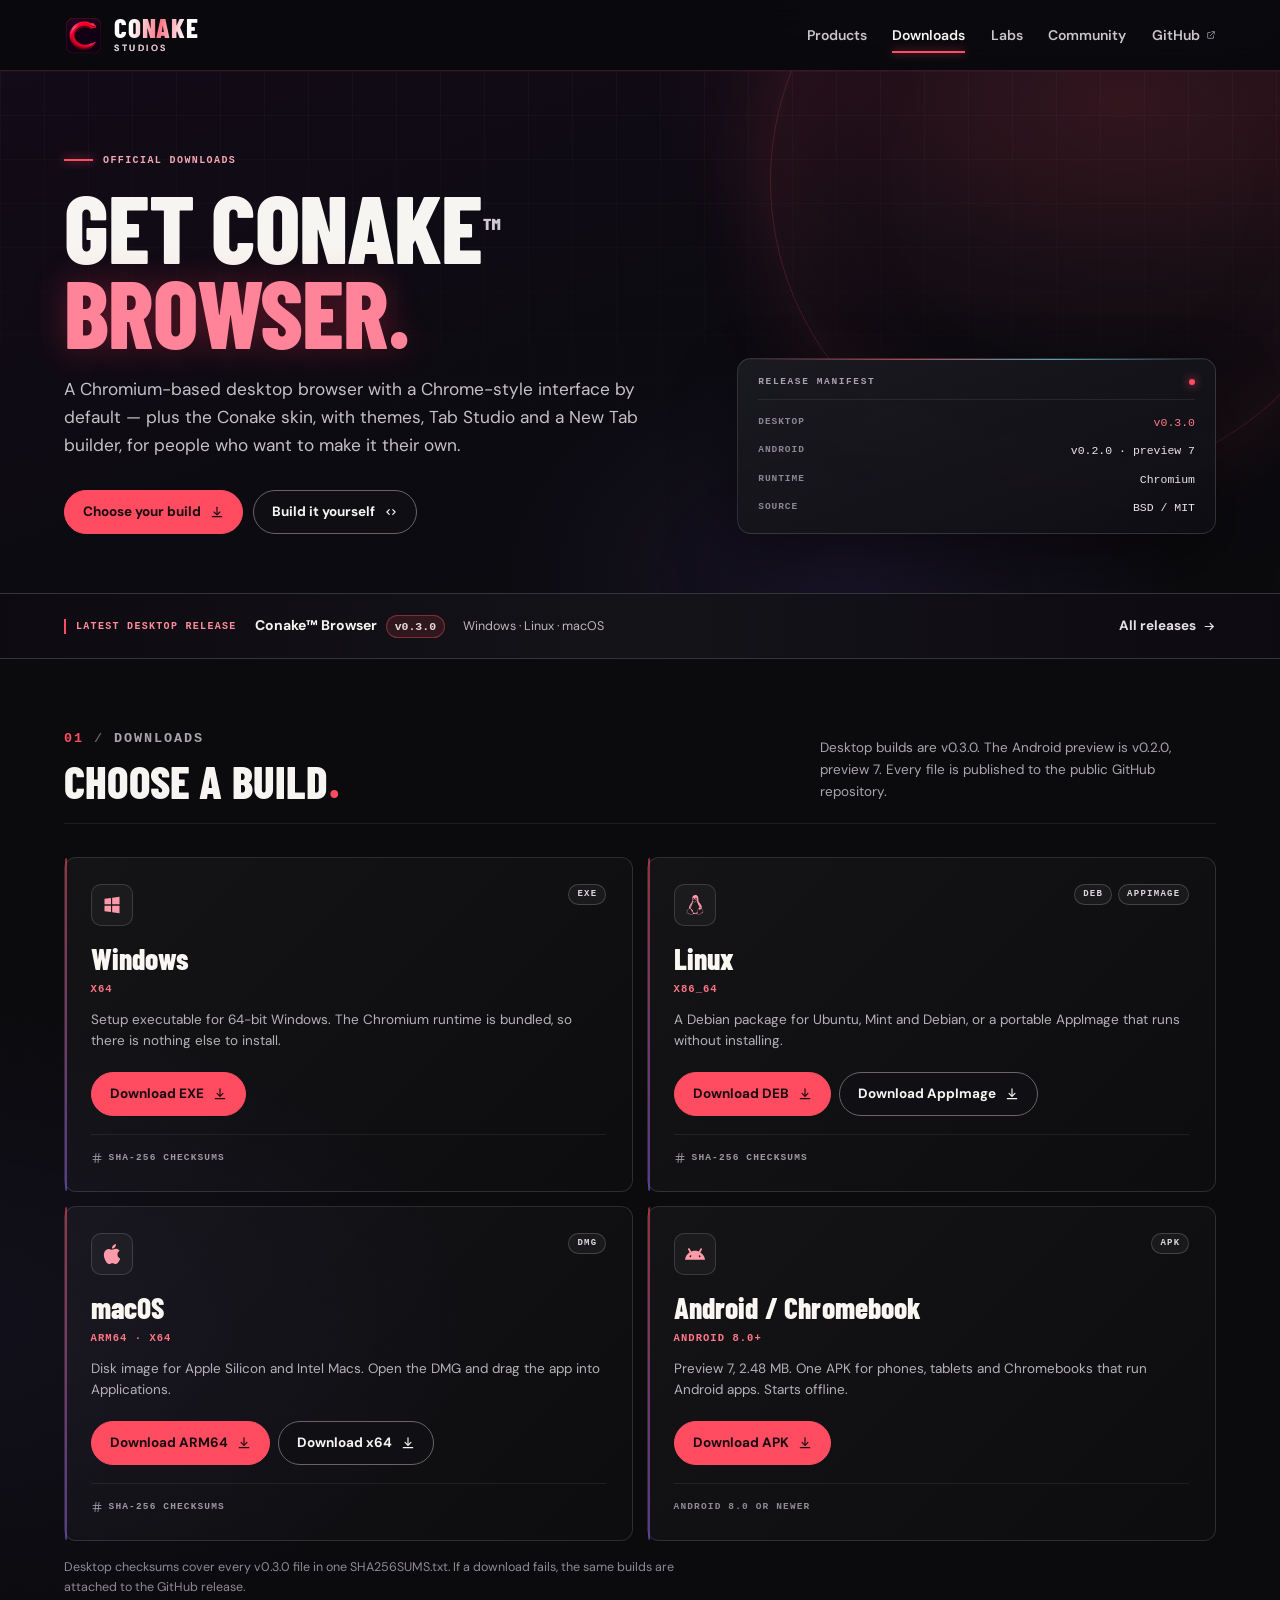
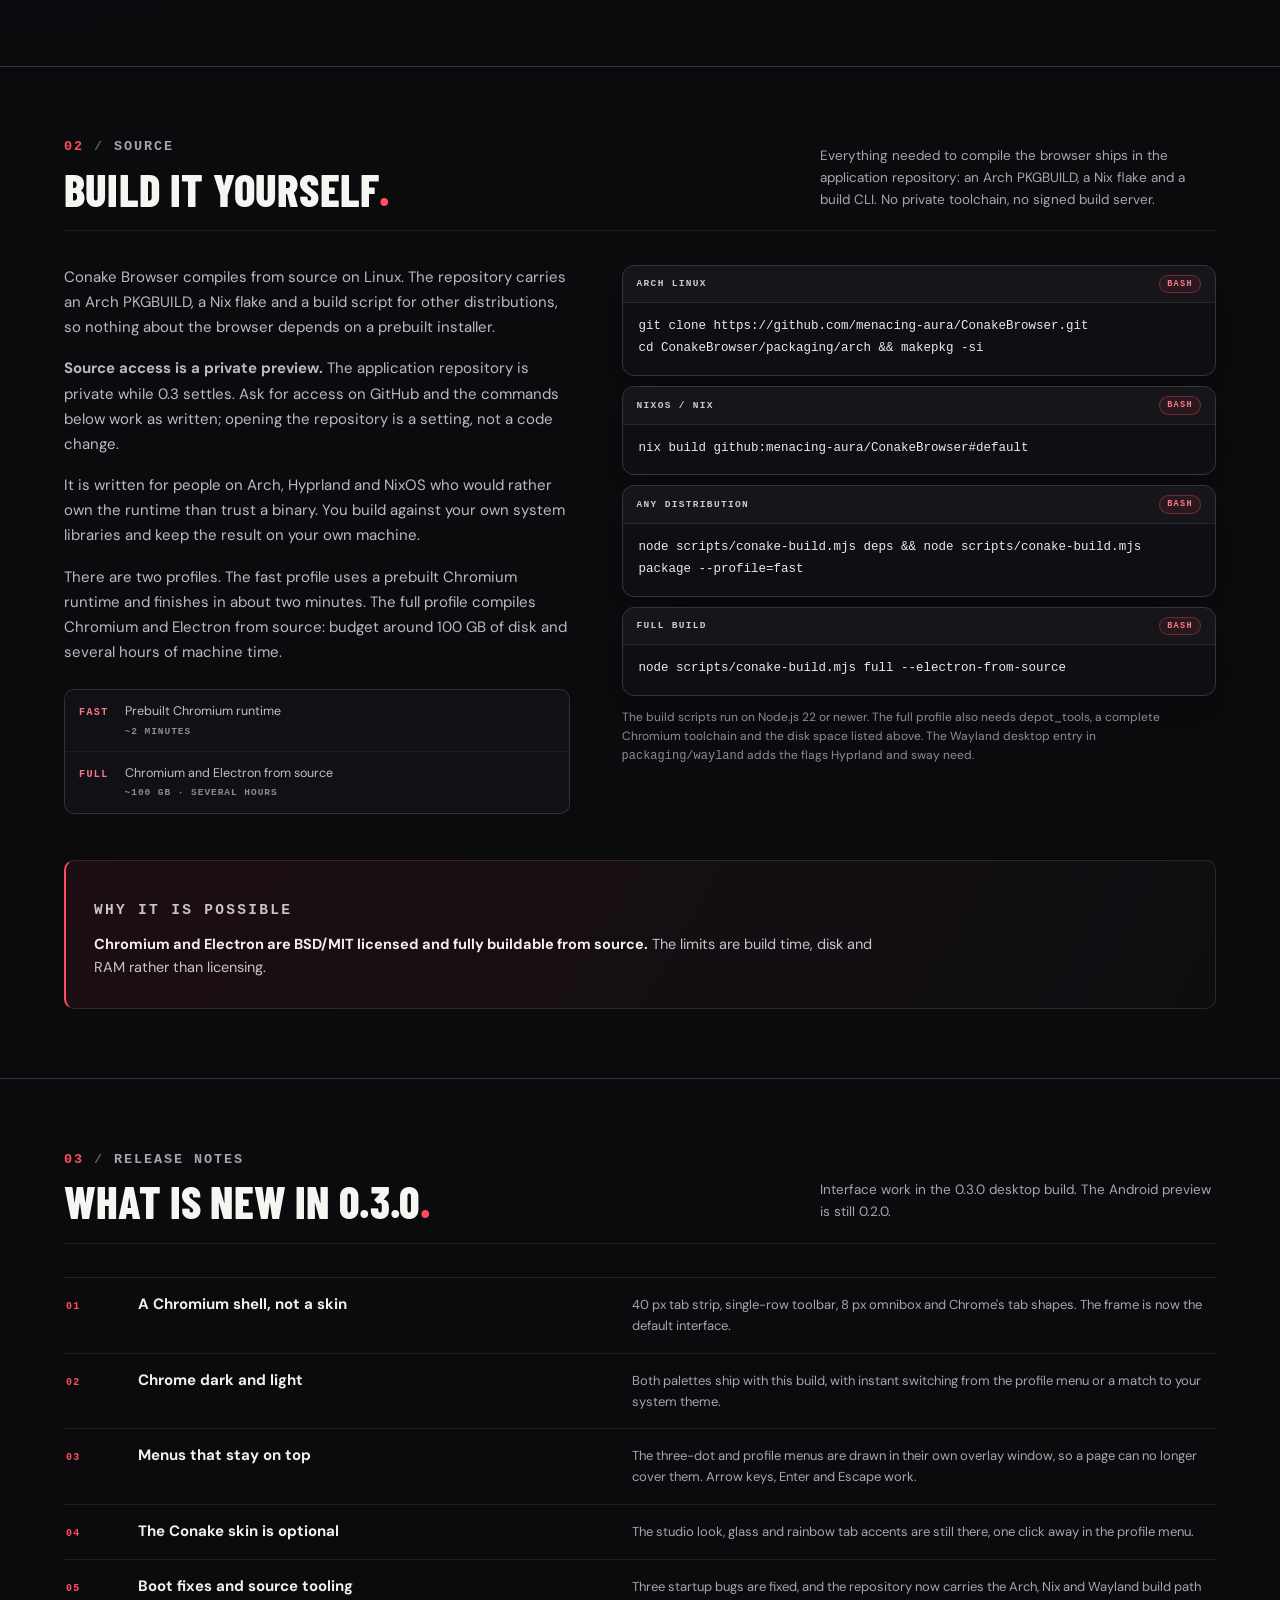
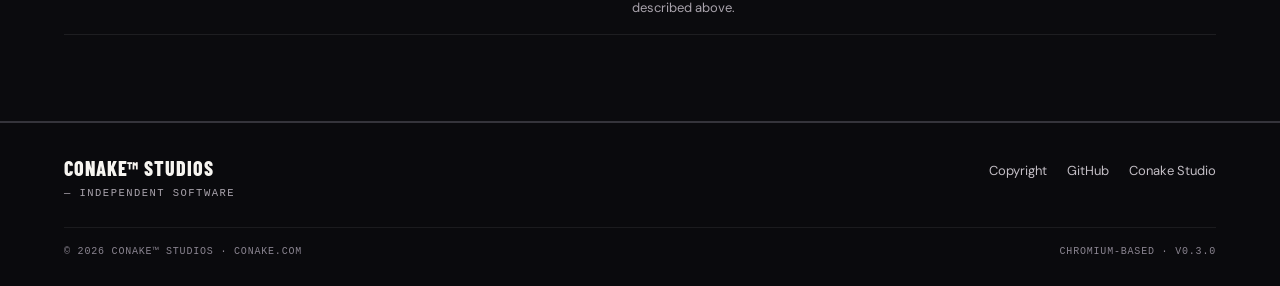
==== downloads.html @ 5c532abd "Add a 0.3.0 downloads page with the Chromium shell and source-build notes" ====
<!doctype html>
<html lang="en">
<head>
<meta charset="utf-8">
<meta name="viewport" content="width=device-width, initial-scale=1">
<meta name="color-scheme" content="dark">
<meta name="theme-color" content="#130b18">
<title>Download Conake™ Browser 0.3.0 — Conake™ Studios</title>
<meta name="description" content="Conake™ Browser 0.3.0 for Windows x64, Linux x86_64 (DEB or AppImage), macOS Apple Silicon and Intel, plus the Android and Chromebook APK. Or build it from source.">
<link rel="canonical" href="https://conake.com/downloads">
<meta property="og:type" content="website">
<meta property="og:site_name" content="Conake™ Studios">
<meta property="og:url" content="https://conake.com/downloads">
<meta property="og:title" content="Download Conake™ Browser 0.3.0">
<meta property="og:description" content="Windows, Linux, macOS and Android builds of Conake™ Browser. Or compile it yourself from source.">
<meta property="og:image" content="https://conake.com/assets/eclipse-2c317f937389.webp">
<meta property="og:image:alt" content="Crimson eclipse artwork from Conake™ Studios">
<meta name="twitter:card" content="summary_large_image">
<meta name="twitter:title" content="Download Conake™ Browser 0.3.0">
<meta name="twitter:description" content="Windows, Linux, macOS and Android builds of Conake™ Browser. Or compile it yourself from source.">
<meta name="twitter:image" content="https://conake.com/assets/eclipse-2c317f937389.webp">
<link rel="icon" href="https://conake.com/favicon.png" type="image/png">
<style>
/* ------------------------------------------------------------------
   Conake™ Studios — Downloads
   Design tokens read from conake.com /assets/studio-305f4beac832.css
   (colours, display/body/mono stacks, radii, focus ring, card and
   button treatments). Typefaces embedded so the page is one file.
   ------------------------------------------------------------------ */
@font-face{
  font-family:"Barlow Condensed";
  src:url([data-uri]) format("woff2");
  font-style:normal;font-weight:800;font-display:swap;
}
@font-face{
  font-family:"DM Sans";
  src:url([data-uri]) format("woff2");
  font-style:normal;font-weight:400 700;font-display:swap;
}

:root{
  color-scheme:dark;
  --bg:#0b0b0e;
  --eclipse:#130b18;
  --surface:#141419;
  --surface-raised:#1b1b21;
  --ink:#f7f5f1;
  --muted:#bbb8bd;
  --line:#35343b;
  --hot:#ff4c61;
  --hot-text:#ff7687;
  --pink:#f2a6b1;
  --violet:#8b5cf6;
  --cyan:#71dfff;
  --focus:#ffbdc7;
  --display:"Barlow Condensed","Arial Narrow",Impact,sans-serif;
  --body:"DM Sans",Arial,sans-serif;
  --mono:ui-monospace,SFMono-Regular,"SF Mono",Consolas,"Liberation Mono",monospace;
  --gutter:clamp(20px,5vw,78px);
  --max:1380px;
  --radius:12px;
}

*,*::before,*::after{box-sizing:border-box}
html{
  background:var(--bg);
  scroll-behavior:smooth;
  scroll-padding-top:96px;
  -webkit-text-size-adjust:100%;
}
body{
  margin:0;
  background:
    radial-gradient(1200px 620px at 84% -8%,rgba(255,76,97,.10),transparent 60%),
    radial-gradient(900px 520px at -6% 38%,rgba(139,92,246,.06),transparent 62%),
    var(--bg);
  color:var(--ink);
  font:400 16px/1.6 var(--body);
  -webkit-font-smoothing:antialiased;
  text-rendering:optimizeLegibility;
}
img{display:block;max-width:100%;height:auto}
a{color:inherit;text-decoration:none}
h1,h2,h3,p,dl,dd{margin:0}
::selection{background:var(--hot);color:#180c10}
.sr-only{
  position:absolute;width:1px;height:1px;padding:0;margin:-1px;
  overflow:hidden;clip:rect(0 0 0 0);white-space:nowrap;border:0;
}

/* Focus ---------------------------------------------------------- */
:where(a,button,summary,[tabindex]):focus-visible{
  outline:3px solid var(--focus);
  outline-offset:4px;
  border-radius:3px;
}
main:focus{outline:none}
.skip{
  position:fixed;z-index:100;inset:8px auto auto 8px;
  padding:10px 16px;color:#121015;background:#fff;
  font:700 13px/1.4 var(--body);
  transform:translateY(-180%);
}
.skip:focus{transform:translateY(0)}

/* Layout --------------------------------------------------------- */
.wrap{
  width:min(calc(100% - var(--gutter) * 2),var(--max));
  margin-inline:auto;
}
.section{
  position:relative;
  padding-block:clamp(46px,5.4vw,82px);
  border-bottom:1px solid var(--line);
  scroll-margin-top:90px;
}
.sectionhead{
  display:flex;align-items:flex-end;justify-content:space-between;
  gap:32px;
  padding-bottom:20px;
  border-bottom:1px solid rgba(255,255,255,.08);
  margin-bottom:clamp(22px,2.6vw,34px);
}
.sectionhead h2{
  margin-top:10px;
  font:800 clamp(32px,3.5vw,52px)/.95 var(--display);
  letter-spacing:.004em;
  text-transform:uppercase;
}
.sectionhead .dot{color:var(--hot)}
.sectionhead p{
  max-width:44ch;
  font-size:13.5px;line-height:1.62;color:#a9a4ad;
}
.eyebrow{
  display:flex;align-items:center;gap:10px;
  font:600 10px/1.5 var(--mono);
  letter-spacing:.14em;text-transform:uppercase;
  color:var(--pink);
}
.eyebrow .num{color:var(--hot);font-weight:700}
.eyebrow .slash{color:#6d5f68}
.eyebrow .rule{
  display:inline-block;width:29px;height:2px;flex:none;
  background:var(--hot);
  box-shadow:0 0 10px rgba(255,76,97,.75);
}

/* Header --------------------------------------------------------- */
.top{
  position:sticky;top:0;z-index:50;
  background:rgba(10,10,14,.78);
  -webkit-backdrop-filter:blur(16px) saturate(1.4);
  backdrop-filter:blur(16px) saturate(1.4);
  border-bottom:1px solid rgba(255,76,97,.22);
}
.topin{min-height:70px;display:flex;align-items:center;gap:30px}
.logo{display:inline-flex;align-items:center;gap:11px;flex-shrink:0}
.logo img{width:39px;height:39px;object-fit:contain}
.wordmark{
  font:800 27px/.8 var(--display);
  letter-spacing:.028em;
  background:linear-gradient(100deg,#fff 20%,var(--hot-text) 52%,#fff 82%);
  -webkit-background-clip:text;background-clip:text;
  color:transparent;-webkit-text-fill-color:transparent;
}
.wordmark small{
  display:block;margin-top:6px;
  font:600 9px/1 var(--body);
  letter-spacing:.28em;color:#cac5c9;
  -webkit-text-fill-color:#cac5c9;
}
.nav{
  margin-left:auto;display:flex;align-items:center;
  gap:clamp(16px,2vw,32px);
}
.nav a{
  position:relative;padding-block:12px;
  color:#c9c6c9;font-weight:600;font-size:14px;
  transition:color .2s ease;
}
.nav a::after{
  content:"";position:absolute;left:0;right:0;bottom:5px;height:2px;
  background:var(--hot);
  transform:scaleX(0);transform-origin:left;
  transition:transform .25s cubic-bezier(.2,.8,.2,1);
  box-shadow:0 0 10px rgba(255,76,97,.7);
}
.nav a:hover,.nav a[aria-current="page"]{color:var(--ink)}
.nav a:hover::after,.nav a:focus-visible::after,.nav a[aria-current="page"]::after{transform:scaleX(1)}
.nav .ext{width:10px;height:10px;margin-left:3px;color:#8f8893;flex:none}
.mobile{display:none;position:relative;margin-left:auto}
.mobile summary{
  list-style:none;cursor:pointer;user-select:none;
  display:inline-flex;align-items:center;gap:9px;
  min-height:40px;padding:8px 13px;
  border:1px solid #54505a;border-radius:999px;
  background:#19181d;color:var(--ink);
  font:700 12.5px/1.2 var(--body);
}
.mobile summary::-webkit-details-marker{display:none}
.mobile summary:hover{border-color:#8d848e}
.menu-bars{
  position:relative;display:inline-block;width:16px;height:8px;
}
.menu-bars::before,.menu-bars::after{
  content:"";position:absolute;left:0;width:16px;height:2px;
  background:var(--hot);border-radius:2px;
  transition:transform .2s ease;
}
.menu-bars::before{top:0}
.menu-bars::after{bottom:0}
.mobile[open] .menu-bars::before{transform:translateY(3px) rotate(45deg)}
.mobile[open] .menu-bars::after{transform:translateY(-3px) rotate(-45deg)}
.mobile-panel{
  position:absolute;right:0;top:calc(100% + 12px);
  width:min(252px,calc(100vw - 32px));
  padding:6px;
  background:#19181d;border:1px solid #49444d;border-radius:8px;
  box-shadow:0 16px 38px rgba(0,0,0,.55);
  z-index:60;
}
.mobile-panel a{display:block;padding:11px 14px;border-radius:4px;font-size:14px;color:#d7d2d8}
.mobile-panel a:hover,.mobile-panel a[aria-current="page"]{background:#2d232a;color:#ff9ca9}

/* Buttons and links ---------------------------------------------- */
.btn{
  display:inline-flex;align-items:center;justify-content:center;gap:9px;
  min-height:44px;padding:10px 18px;
  border:1px solid #54505a;border-radius:999px;
  background:#222126;color:var(--ink);
  font:700 13.5px/1.25 var(--body);
  cursor:pointer;
  transition:transform .2s ease,box-shadow .2s ease,background .2s ease,border-color .2s ease;
}
.btn svg{width:14px;height:14px;flex:none}
.btn.primary{background:var(--hot);border-color:var(--hot);color:#180c10}
.btn.primary:hover{background:#ff687a;border-color:#ff687a;transform:translateY(-2px);box-shadow:0 10px 28px -8px rgba(255,76,97,.75)}
.btn.ghost{background:rgba(16,16,21,.85);border-color:#6a6268}
.btn.ghost:hover{border-color:#ff9aab;transform:translateY(-2px);box-shadow:0 0 20px -6px rgba(255,118,135,.5)}
.btn:active{transform:translateY(1px) scale(.99)}
.text-link{
  display:inline-flex;align-items:center;gap:7px;
  font-size:13.5px;font-weight:700;color:#e6e1e6;
  transition:color .2s ease;
}
.text-link svg{width:13px;height:13px;transition:transform .2s ease}
.text-link:hover{color:var(--hot-text)}
.text-link:hover svg{transform:translate(2px,-1px)}

/* Hero ----------------------------------------------------------- */
.hero{
  position:relative;overflow:hidden;
  border-bottom:1px solid var(--line);
  background:
    radial-gradient(760px 430px at 88% 6%,rgba(255,76,97,.16),transparent 62%),
    radial-gradient(560px 360px at 66% 96%,rgba(139,92,246,.10),transparent 60%),
    linear-gradient(158deg,var(--eclipse) 0%,#0c0b11 54%,var(--bg) 100%);
}
.hero::before{
  content:"";position:absolute;inset:0;z-index:0;pointer-events:none;
  background-image:
    linear-gradient(rgba(255,255,255,.026) 1px,transparent 1px),
    linear-gradient(90deg,rgba(255,255,255,.026) 1px,transparent 1px);
  background-size:44px 44px;
  -webkit-mask-image:linear-gradient(180deg,#000,transparent 82%);
  mask-image:linear-gradient(180deg,#000,transparent 82%);
}
.hero-ring{
  position:absolute;z-index:0;pointer-events:none;
  right:clamp(-150px,-7vw,-40px);top:-190px;
  width:min(600px,54vw);aspect-ratio:1;border-radius:50%;
  border:1px solid rgba(255,76,97,.24);
  box-shadow:0 0 90px rgba(255,76,97,.12),inset 0 0 130px rgba(255,76,97,.10);
  animation:ring-drift 20s ease-in-out infinite alternate;
}
@keyframes ring-drift{
  from{transform:translate3d(0,0,0) scale(1)}
  to{transform:translate3d(-16px,12px,0) scale(1.035)}
}
.hero-grid{
  position:relative;z-index:1;
  display:grid;grid-template-columns:minmax(0,1.12fr) minmax(0,.88fr);
  gap:clamp(32px,5vw,72px);align-items:end;
  padding-block:clamp(52px,6.4vw,96px) clamp(40px,4.6vw,64px);
}
.hero-copy{min-width:0}
.hero h1{
  margin-top:16px;
  font:800 clamp(46px,7.4vw,104px)/.9 var(--display);
  letter-spacing:-.012em;text-transform:uppercase;
  text-wrap:balance;
  overflow-wrap:break-word;
}
.hero h1 em{
  font-style:normal;color:#ff8399;
  text-shadow:0 0 34px rgba(255,49,85,.32);
}
.hero h1 .tm{
  font-size:.34em;vertical-align:.72em;letter-spacing:0;
  color:#cfc9cf;text-shadow:none;margin-left:.05em;
}
.lede{
  max-width:56ch;margin-top:22px;
  font-size:clamp(16px,1.35vw,19px);line-height:1.62;
  color:#c6c1c7;
}
.actions{display:flex;flex-wrap:wrap;gap:10px;margin-top:30px}

.manifest{
  position:relative;min-width:0;
  padding:18px 20px 16px;
  border:1px solid rgba(255,255,255,.13);border-radius:14px;
  background:linear-gradient(160deg,rgba(27,27,33,.94),rgba(15,14,20,.92));
  box-shadow:0 26px 64px rgba(0,0,0,.4);
  overflow:hidden;
}
.manifest::before{
  content:"";position:absolute;left:0;right:0;top:0;height:1px;
  background:linear-gradient(90deg,transparent,var(--hot),var(--cyan),transparent);
  opacity:.7;
}
.manifest-head{
  display:flex;align-items:center;justify-content:space-between;gap:12px;
  padding-bottom:12px;border-bottom:1px solid rgba(255,255,255,.08);
}
.manifest-title{
  font:600 9.5px/1 var(--mono);
  letter-spacing:.17em;text-transform:uppercase;color:#a9a3ac;
}
.manifest-dot{
  width:6px;height:6px;border-radius:50%;background:var(--hot);
  box-shadow:0 0 10px var(--hot);
}
.manifest dl{
  display:grid;grid-template-columns:auto 1fr;gap:10px 16px;
  margin-top:14px;
}
.manifest dt{
  font:600 9.5px/1.6 var(--mono);
  letter-spacing:.1em;text-transform:uppercase;color:#8d8792;
}
.manifest dd{
  font:400 11.5px/1.6 var(--mono);
  color:#e8e3e8;text-align:right;
}
.manifest dd .accent{color:var(--hot-text)}

/* Release strip -------------------------------------------------- */
.release-strip{
  border-bottom:1px solid var(--line);
  background:linear-gradient(90deg,#0d0b11,#141318,#0d0b11);
}
.release-row{
  min-height:64px;display:flex;align-items:center;gap:18px;flex-wrap:wrap;
  padding-block:12px;
}
.release-tag{
  font:600 10px/1.5 var(--mono);
  letter-spacing:.13em;text-transform:uppercase;color:#ff8c9c;
  border-left:2px solid var(--hot);padding-left:10px;
}
.release-row strong{font-size:14px;font-weight:700}
.ver{
  display:inline-block;margin-left:6px;padding:2px 8px;
  font:600 11.5px/1.5 var(--mono);color:#e1dadd;
  background:rgba(255,76,97,.13);
  border:1px solid rgba(255,76,97,.4);border-radius:99px;
}
.platform-list{font-size:12.5px;color:#bcb6bc}
.release-row .text-link{margin-left:auto}

/* Download cards ------------------------------------------------- */
.dl-grid{
  display:grid;grid-template-columns:repeat(2,minmax(0,1fr));
  gap:14px;
}
.dl-card{
  position:relative;display:flex;flex-direction:column;
  padding:clamp(18px,2vw,26px);
  border:1px solid rgba(255,255,255,.12);border-radius:var(--radius);
  background:linear-gradient(135deg,rgba(255,255,255,.04),rgba(255,255,255,.012));
  transition:transform .22s ease,border-color .22s ease,background .22s ease;
}
.dl-card::before{
  content:"";position:absolute;left:0;top:0;bottom:0;width:2px;
  border-radius:var(--radius) 0 0 var(--radius);
  background:linear-gradient(var(--hot),var(--violet));
  opacity:.55;
}
.dl-card:hover{
  transform:translateY(-2px);
  border-color:rgba(255,82,112,.38);
  background:linear-gradient(135deg,rgba(255,49,85,.055),rgba(255,255,255,.018));
}
.dl-top{
  display:flex;align-items:flex-start;justify-content:space-between;
  gap:12px;margin-bottom:18px;
}
.dl-icon{
  display:grid;place-items:center;flex:none;
  width:42px;height:42px;
  border:1px solid rgba(255,255,255,.14);border-radius:10px;
  background:rgba(255,255,255,.035);
  color:#ff9aab;
}
.dl-icon svg{width:20px;height:20px;fill:currentColor}
.badges{display:flex;flex-wrap:wrap;gap:6px;justify-content:flex-end}
.badge{
  padding:5px 8px;
  font:600 9px/1 var(--mono);
  letter-spacing:.14em;text-transform:uppercase;color:#ded8de;
  border:1px solid rgba(255,255,255,.18);border-radius:999px;
  background:rgba(255,255,255,.045);
}
.dl-card h3{
  font:800 clamp(24px,2.3vw,30px)/1.05 var(--display);
  letter-spacing:.005em;color:#faf7f3;
}
.dl-arch{
  margin-top:8px;
  font:600 10.5px/1.5 var(--mono);
  letter-spacing:.1em;text-transform:uppercase;color:var(--hot-text);
}
.dl-desc{margin-top:12px;font-size:13.5px;line-height:1.55;color:#b6b1b8}
.dl-actions{display:flex;flex-wrap:wrap;gap:8px;margin-top:20px;margin-bottom:18px}
.dl-foot{
  margin-top:auto;padding-top:16px;
  border-top:1px solid rgba(255,255,255,.07);
  display:flex;align-items:center;justify-content:space-between;gap:12px;
}
.dl-sum{
  display:inline-flex;align-items:center;gap:6px;
  font:600 9.5px/1.5 var(--mono);
  letter-spacing:.12em;text-transform:uppercase;color:#9d97a1;
  transition:color .2s ease;
}
.dl-sum svg{width:12px;height:12px}
.dl-sum:hover{color:var(--hot-text)}
.dl-note{
  font:600 9.5px/1.5 var(--mono);
  letter-spacing:.12em;text-transform:uppercase;color:#8f8994;
}
.grid-note{
  margin-top:16px;font-size:12.5px;line-height:1.6;color:#8f8994;
  max-width:70ch;
}

/* Source --------------------------------------------------------- */
.source-grid{
  display:grid;grid-template-columns:minmax(0,.92fr) minmax(0,1.08fr);
  gap:clamp(28px,4vw,56px);align-items:start;
}
.source-copy p{
  margin-bottom:16px;max-width:52ch;
  font-size:15px;line-height:1.68;color:#bdb8c1;
}
.source-copy p:last-of-type{margin-bottom:0}
.profiles{
  display:grid;gap:1px;margin-top:24px;
  border:1px solid rgba(255,255,255,.09);border-radius:10px;
  background:rgba(255,255,255,.08);overflow:hidden;
}
.profile{
  display:grid;grid-template-columns:auto minmax(0,1fr);
  gap:4px 16px;align-items:baseline;
  padding:12px 14px;background:#111016;
}
.profile dt{
  font:700 10px/1.6 var(--mono);
  letter-spacing:.14em;text-transform:uppercase;color:var(--hot-text);
}
.profile dd{font-size:12.5px;line-height:1.55;color:#c3bec5}
.profile dd span{
  display:block;margin-top:2px;
  font:600 9.5px/1.6 var(--mono);
  letter-spacing:.1em;text-transform:uppercase;color:#8f8994;
}
.code-group{display:grid;gap:10px;min-width:0}
.code-card{
  margin:0;
  border:1px solid var(--line);border-radius:var(--radius);
  background:#0f0e14;overflow:hidden;
  box-shadow:0 18px 40px -30px #000;
}
.code-head{
  display:flex;align-items:center;justify-content:space-between;gap:12px;
  padding:9px 14px;
  background:rgba(255,255,255,.028);
  border-bottom:1px solid rgba(255,255,255,.08);
}
.code-label{
  font:600 9.5px/1.4 var(--mono);
  letter-spacing:.14em;text-transform:uppercase;color:#cfc9d0;
}
.code-shell{
  flex:none;padding:4px 7px;
  font:700 8.5px/1 var(--mono);
  letter-spacing:.16em;text-transform:uppercase;color:var(--hot-text);
  border:1px solid rgba(255,76,97,.34);border-radius:999px;
  background:rgba(255,76,97,.08);
}
.code-card pre{
  margin:0;padding:13px 16px 15px;
  font:400 12.5px/1.75 var(--mono);
  color:#ece7ec;
}
.code-card code{
  display:block;
  font:inherit;
  white-space:pre-wrap;
  overflow-wrap:break-word;
}
.code-note{
  margin-top:2px;
  font-size:12px;line-height:1.6;color:#8f8994;
}

/* Callout -------------------------------------------------------- */
.callout{
  position:relative;
  margin-top:clamp(30px,3.6vw,48px);
  padding:clamp(20px,2.4vw,28px);
  border:1px solid rgba(255,255,255,.11);
  border-left:2px solid var(--hot);
  border-radius:10px;
  background:linear-gradient(120deg,rgba(255,49,85,.07),rgba(255,255,255,.015));
}
.callout-kicker{
  font:600 9.5px/1.4 var(--mono);
  letter-spacing:.16em;text-transform:uppercase;color:#ff9aab;
}
.callout p{
  margin-top:10px;max-width:80ch;
  font-size:14.5px;line-height:1.65;color:#c9c4cb;
}
.callout strong{color:#f2edf1;font-weight:700}

/* Release notes -------------------------------------------------- */
.notes{list-style:none;padding:0;border-top:1px solid rgba(255,255,255,.1)}
.notes li{
  display:grid;
  grid-template-columns:54px minmax(0,.9fr) minmax(0,1.1fr);
  gap:18px;align-items:baseline;
  padding:16px 2px;
  border-bottom:1px solid rgba(255,255,255,.08);
}
.note-num{
  font:700 10px/1.6 var(--mono);
  letter-spacing:.12em;color:var(--hot);
}
.notes h3{font:700 15px/1.4 var(--body);color:#f2edf1}
.notes p{font-size:13px;line-height:1.6;color:#a9a3ac}

/* Footer --------------------------------------------------------- */
.footer{
  border-top:1px solid var(--line);
  background:#0a0a0d;
  padding-block:34px 26px;
}
.footin{
  display:flex;align-items:flex-start;justify-content:space-between;
  gap:24px;flex-wrap:wrap;
}
.foot-brand{
  font:800 20px/1.1 var(--display);
  letter-spacing:.045em;text-transform:uppercase;color:#f7f5f1;
}
.foot-brand span{
  display:block;margin-top:7px;
  font:500 10.5px/1.5 var(--mono);
  letter-spacing:.14em;text-transform:uppercase;color:#a9a3ac;
}
.footlinks{display:flex;flex-wrap:wrap;gap:8px 20px;font-size:13px;color:#c3bec5}
.footlinks a{padding-block:4px;transition:color .2s ease}
.footlinks a:hover{color:var(--hot-text)}
.footbase{
  display:flex;justify-content:space-between;gap:14px;flex-wrap:wrap;
  margin-top:26px;padding-top:16px;
  border-top:1px solid rgba(255,255,255,.07);
  font:500 10px/1.6 var(--mono);
  letter-spacing:.08em;text-transform:uppercase;color:#8a8490;
}

/* Motion --------------------------------------------------------- */
@keyframes rise{
  from{opacity:0;transform:translateY(14px)}
  to{opacity:1;transform:none}
}
.hero .eyebrow{animation:rise .5s .04s cubic-bezier(.16,1,.3,1) both}
.hero h1{animation:rise .7s .1s cubic-bezier(.16,1,.3,1) both}
.lede{animation:rise .7s .18s cubic-bezier(.16,1,.3,1) both}
.hero .actions{animation:rise .7s .26s cubic-bezier(.16,1,.3,1) both}
.manifest{animation:rise .8s .22s cubic-bezier(.16,1,.3,1) both}
@media (prefers-reduced-motion:reduce){
  html{scroll-behavior:auto}
  *,*::before,*::after{
    animation-duration:.001ms!important;
    animation-iteration-count:1!important;
    transition-duration:.001ms!important;
    scroll-behavior:auto!important;
  }
  .hero-ring{animation:none}
  .dl-card:hover,.btn:hover{transform:none}
}

/* Responsive ----------------------------------------------------- */
@media (max-width:1080px){
  .hero-grid{grid-template-columns:1fr;align-items:start}
  .manifest{max-width:520px}
  .source-grid{grid-template-columns:1fr}
  .source-copy p{max-width:64ch}
}
@media (max-width:880px){
  .nav{display:none}
  .mobile{display:block}
  .topin{gap:16px}
}
@media (max-width:760px){
  .dl-grid{grid-template-columns:1fr}
  .sectionhead{display:block;padding-bottom:16px}
  .sectionhead p{max-width:none;margin-top:12px}
  .notes li{grid-template-columns:40px minmax(0,1fr);gap:4px 14px}
  .notes h3{grid-column:2}
  .notes p{grid-column:2}
}
@media (max-width:560px){
  :root{--gutter:18px}
  .topin{min-height:62px;gap:10px}
  .logo img{width:33px;height:33px}
  .wordmark{font-size:23px}
  .wordmark small{font-size:8px;margin-top:5px}
  .hero h1{font-size:clamp(44px,12.6vw,64px)}
  .lede{font-size:15.5px}
  .actions .btn{flex:1 1 100%}
  .release-row{gap:8px 12px}
  .release-row .text-link{margin-left:0;flex-basis:100%}
  .dl-card{padding:18px}
  .dl-actions .btn{flex:1 1 100%}
  .code-card pre{font-size:11.5px;padding:12px 13px 14px}
  .footin{flex-direction:column;gap:18px}
  .footbase{flex-direction:column;gap:6px}
}
@media (max-width:380px){
  .hero h1{font-size:42px}
  .dl-card h3{font-size:24px}
  .code-card pre{font-size:11px}
}
</style>
</head>
<body>
<a class="skip" href="#main">Skip to content</a>

<header class="top">
  <div class="wrap topin">
    <a class="logo" href="https://conake.com/" aria-label="Conake Studios home">
      <img src="[data-uri]" width="39" height="39" alt="">
      <span class="wordmark">CONAKE<small>STUDIOS</small></span>
    </a>
    <nav class="nav" aria-label="Main navigation">
      <a href="https://conake.com/products">Products</a>
      <a href="https://conake.com/downloads" aria-current="page">Downloads</a>
      <a href="https://conake.com/labs">Labs</a>
      <a href="https://conake.com/community">Community</a>
      <a href="https://github.com/menacing-aura">GitHub
        <svg class="ext" viewBox="0 0 24 24" fill="none" stroke="currentColor" stroke-width="2.2" stroke-linecap="round" stroke-linejoin="round" aria-hidden="true"><path d="M14 4h6v6"/><path d="M20 4 10 14"/><path d="M18 14v5a1 1 0 0 1-1 1H5a1 1 0 0 1-1-1V7a1 1 0 0 1 1-1h5"/></svg>
      </a>
    </nav>
    <details class="mobile">
      <summary>Menu <span class="menu-bars" aria-hidden="true"></span></summary>
      <nav class="mobile-panel" aria-label="Mobile navigation">
        <a href="https://conake.com/products">Products</a>
        <a href="https://conake.com/downloads" aria-current="page">Downloads</a>
        <a href="https://conake.com/labs">Labs</a>
        <a href="https://conake.com/community">Community</a>
        <a href="https://github.com/menacing-aura">GitHub</a>
      </nav>
    </details>
  </div>
</header>

<main id="main" tabindex="-1">

  <section class="hero" aria-labelledby="hero-title">
    <span class="hero-ring" aria-hidden="true"></span>
    <div class="wrap">
      <div class="hero-grid">
        <div class="hero-copy">
          <p class="eyebrow"><span class="rule" aria-hidden="true"></span>Official downloads</p>
          <h1 id="hero-title">Get Conake<span class="tm">™</span> <em>Browser.</em></h1>
          <p class="lede">A Chromium-based desktop browser with a Chrome-style interface by default — plus the Conake skin, with themes, Tab Studio and a New Tab builder, for people who want to make it their own.</p>
          <div class="actions">
            <a class="btn primary" href="#downloads">Choose your build
              <svg viewBox="0 0 24 24" fill="none" stroke="currentColor" stroke-width="2" stroke-linecap="round" stroke-linejoin="round" aria-hidden="true"><path d="M12 4v12"/><path d="m7 12 5 5 5-5"/><path d="M4 20h16"/></svg>
            </a>
            <a class="btn ghost" href="#source">Build it yourself
              <svg viewBox="0 0 24 24" fill="none" stroke="currentColor" stroke-width="2" stroke-linecap="round" stroke-linejoin="round" aria-hidden="true"><path d="m9 8-4 4 4 4"/><path d="m15 8 4 4-4 4"/></svg>
            </a>
          </div>
        </div>

        <aside class="manifest" aria-label="Release manifest">
          <div class="manifest-head">
            <span class="manifest-title">Release manifest</span>
            <span class="manifest-dot" aria-hidden="true"></span>
          </div>
          <dl>
            <dt>Desktop</dt><dd><span class="accent">v0.3.0</span></dd>
            <dt>Android</dt><dd>v0.2.0 · preview 7</dd>
            <dt>Runtime</dt><dd>Chromium</dd>
            <dt>Source</dt><dd>BSD / MIT</dd>
          </dl>
        </aside>
      </div>
    </div>
  </section>

  <div class="release-strip">
    <div class="wrap release-row">
      <span class="release-tag">Latest desktop release</span>
      <strong>Conake™ Browser <span class="ver">v0.3.0</span></strong>
      <span class="platform-list">Windows · Linux · macOS</span>
      <a class="text-link" href="https://github.com/menacing-aura/Conake-Browser/releases">All releases
        <svg viewBox="0 0 24 24" fill="none" stroke="currentColor" stroke-width="2" stroke-linecap="round" stroke-linejoin="round" aria-hidden="true"><path d="M4 12h15"/><path d="m13 6 6 6-6 6"/></svg>
      </a>
    </div>
  </div>

  <section class="section" id="downloads" aria-labelledby="downloads-title">
    <div class="wrap">
      <div class="sectionhead">
        <div>
          <p class="eyebrow"><span class="num">01</span><span class="slash" aria-hidden="true">/</span>Downloads</p>
          <h2 id="downloads-title">Choose a build<span class="dot">.</span></h2>
        </div>
        <p>Desktop builds are v0.3.0. The Android preview is v0.2.0, preview 7. Every file is published to the public GitHub repository.</p>
      </div>

      <div class="dl-grid">

        <article class="dl-card" aria-labelledby="win-title">
          <div class="dl-top">
            <span class="dl-icon" aria-hidden="true">
              <svg viewBox="0 0 24 24"><path d="M3 4.6 10.8 3.5v7.6H3V4.6Z"/><path d="M12.2 3.3 21 2.1v9h-8.8V3.3Z"/><path d="M3 12.9h7.8v7.6L3 19.4v-6.5Z"/><path d="M12.2 12.9H21v9l-8.8-1.2v-7.8Z"/></svg>
            </span>
            <span class="badges"><span class="badge">EXE</span></span>
          </div>
          <h3 id="win-title">Windows</h3>
          <p class="dl-arch">x64</p>
          <p class="dl-desc">Setup executable for 64-bit Windows. The Chromium runtime is bundled, so there is nothing else to install.</p>
          <div class="dl-actions">
            <a class="btn primary" href="https://github.com/menacing-aura/Conake-Browser/releases/download/v0.3.0/ConakeBrowser-0.3.0-win-x64.exe" aria-label="Download Conake Browser 0.3.0 for Windows x64, EXE installer">Download EXE
              <svg viewBox="0 0 24 24" fill="none" stroke="currentColor" stroke-width="2" stroke-linecap="round" stroke-linejoin="round" aria-hidden="true"><path d="M12 3v12"/><path d="m7 11 5 5 5-5"/><path d="M4 20h16"/></svg>
            </a>
          </div>
          <div class="dl-foot">
            <a class="dl-sum" href="https://github.com/menacing-aura/Conake-Browser/releases/download/v0.3.0/SHA256SUMS.txt" aria-label="SHA-256 checksums for Conake Browser 0.3.0, Windows x64">
              <svg viewBox="0 0 24 24" fill="none" stroke="currentColor" stroke-width="1.8" stroke-linecap="round" aria-hidden="true"><path d="M4 9h16"/><path d="M4 15h16"/><path d="M10 3 8 21"/><path d="m16 3-2 18"/></svg>
              SHA-256 checksums
            </a>
          </div>
        </article>

        <article class="dl-card" aria-labelledby="linux-title">
          <div class="dl-top">
            <span class="dl-icon" aria-hidden="true">
              <svg viewBox="0 0 24 24"><path d="M12.504 0c-.155 0-.315.008-.48.021-4.226.333-3.105 4.807-3.17 6.298-.076 1.092-.3 1.953-1.05 3.02-.885 1.051-2.127 2.75-2.716 4.521-.278.832-.41 1.684-.287 2.489a.424.424 0 00-.11.135c-.26.268-.45.6-.663.839-.199.199-.485.267-.797.4-.313.136-.658.269-.864.68-.09.189-.136.394-.132.602 0 .199.027.4.055.536.058.399.116.728.04.97-.249.68-.28 1.145-.106 1.484.174.334.535.47.94.601.81.2 1.91.135 2.774.6.926.466 1.866.67 2.616.47.526-.116.97-.464 1.208-.946.587-.003 1.23-.269 2.26-.334.699-.058 1.574.267 2.577.2.025.134.063.198.114.333l.003.003c.391.778 1.113 1.132 1.884 1.071.771-.06 1.592-.536 2.257-1.306.631-.765 1.683-1.084 2.378-1.503.348-.199.629-.469.649-.853.023-.4-.2-.811-.714-1.376v-.097l-.003-.003c-.17-.2-.25-.535-.338-.926-.085-.401-.182-.786-.492-1.046h-.003c-.059-.054-.123-.067-.188-.135a.357.357 0 00-.19-.064c.431-1.278.264-2.55-.173-3.694-.533-1.41-1.465-2.638-2.175-3.483-.796-1.005-1.576-1.957-1.56-3.368.026-2.152.236-6.133-3.544-6.139zm.529 3.405h.013c.213 0 .396.062.584.198.19.135.33.332.438.533.105.259.158.459.166.724 0-.02.006-.04.006-.06v.105a.086.086 0 01-.004-.021l-.004-.024a1.807 1.807 0 01-.15.706.953.953 0 01-.213.335.71.71 0 00-.088-.042c-.104-.045-.198-.064-.284-.133a1.312 1.312 0 00-.22-.066c.05-.06.146-.133.183-.198.053-.128.082-.264.088-.402v-.02a1.21 1.21 0 00-.061-.4c-.045-.134-.101-.2-.183-.333-.084-.066-.167-.132-.267-.132h-.016c-.093 0-.176.03-.262.132a.8.8 0 00-.205.334 1.18 1.18 0 00-.09.4v.019c.002.089.008.179.02.267-.193-.067-.438-.135-.607-.202a1.635 1.635 0 01-.018-.2v-.02a1.772 1.772 0 01.15-.768c.082-.22.232-.406.43-.533a.985.985 0 01.594-.2zm-2.962.059h.036c.142 0 .27.048.399.135.146.129.264.288.344.465.09.199.14.4.153.667v.004c.007.134.006.2-.002.266v.08c-.03.007-.056.018-.083.024-.152.055-.274.135-.393.2.012-.09.013-.18.003-.267v-.015c-.012-.133-.04-.2-.082-.333a.613.613 0 00-.166-.267.248.248 0 00-.183-.064h-.021c-.071.006-.13.04-.186.132a.552.552 0 00-.12.27.944.944 0 00-.023.33v.015c.012.135.037.2.08.334.046.134.098.2.166.268.01.009.02.018.034.024-.07.057-.117.07-.176.136a.304.304 0 01-.131.068 2.62 2.62 0 01-.275-.402 1.772 1.772 0 01-.155-.667 1.759 1.759 0 01.08-.668 1.43 1.43 0 01.283-.535c.128-.133.26-.2.418-.2zm1.37 1.706c.332 0 .733.065 1.216.399.293.2.523.269 1.052.468h.003c.255.136.405.266.478.399v-.131a.571.571 0 01.016.47c-.123.31-.516.643-1.063.842v.002c-.268.135-.501.333-.775.465-.276.135-.588.292-1.012.267a1.139 1.139 0 01-.448-.067 3.566 3.566 0 01-.322-.198c-.195-.135-.363-.332-.612-.465v-.005h-.005c-.4-.246-.616-.512-.686-.71-.07-.268-.005-.47.193-.6.224-.135.38-.271.483-.336.104-.074.143-.102.176-.131h.002v-.003c.169-.202.436-.47.839-.601.139-.036.294-.065.466-.065zm2.8 2.142c.358 1.417 1.196 3.475 1.735 4.473.286.534.855 1.659 1.102 3.024.156-.005.33.018.513.064.646-1.671-.546-3.467-1.089-3.966-.22-.2-.232-.335-.123-.335.59.534 1.365 1.572 1.646 2.757.13.535.16 1.104.021 1.67.067.028.135.06.205.067 1.032.534 1.413.938 1.23 1.537v-.043c-.06-.003-.12 0-.18 0h-.016c.151-.467-.182-.825-1.065-1.224-.915-.4-1.646-.336-1.77.465-.008.043-.013.066-.018.135-.068.023-.139.053-.209.064-.43.268-.662.669-.793 1.187-.13.533-.17 1.156-.205 1.869v.003c-.02.334-.17.838-.319 1.35-1.5 1.072-3.58 1.538-5.348.334a2.645 2.645 0 00-.402-.533 1.45 1.45 0 00-.275-.333c.182 0 .338-.03.465-.067a.615.615 0 00.314-.334c.108-.267 0-.697-.345-1.163-.345-.467-.931-.995-1.788-1.521-.63-.4-.986-.87-1.15-1.396-.165-.534-.143-1.085-.015-1.645.245-1.07.873-2.11 1.274-2.763.107-.065.037.135-.408.974-.396.751-1.14 2.497-.122 3.854a8.123 8.123 0 01.647-2.876c.564-1.278 1.743-3.504 1.836-5.268.048.036.217.135.289.202.218.133.38.333.59.465.21.201.477.335.876.335.039.003.075.006.11.006.412 0 .73-.134.997-.268.29-.134.52-.334.74-.4h.005c.467-.135.835-.402 1.044-.7zm2.185 8.958c.037.6.343 1.245.882 1.377.588.134 1.434-.333 1.791-.765l.211-.01c.315-.007.577.01.847.268l.003.003c.208.199.305.53.391.876.085.4.154.78.409 1.066.486.527.645.906.636 1.14l.003-.007v.018l-.003-.012c-.015.262-.185.396-.498.595-.63.401-1.746.712-2.457 1.57-.618.737-1.37 1.14-2.036 1.191-.664.053-1.237-.2-1.574-.898l-.005-.003c-.21-.4-.12-1.025.056-1.69.176-.668.428-1.344.463-1.897.037-.714.076-1.335.195-1.814.12-.465.308-.797.641-.984l.045-.022zm-10.814.049h.01c.053 0 .105.005.157.014.376.055.706.333 1.023.752l.91 1.664.003.003c.243.533.754 1.064 1.189 1.637.434.598.77 1.131.729 1.57v.006c-.057.744-.48 1.148-1.125 1.294-.645.135-1.52.002-2.395-.464-.968-.536-2.118-.469-2.857-.602-.369-.066-.61-.2-.723-.4-.11-.2-.113-.602.123-1.23v-.004l.002-.003c.117-.334.03-.752-.027-1.118-.055-.401-.083-.71.043-.94.16-.334.396-.4.69-.533.294-.135.64-.202.915-.47h.002v-.002c.256-.268.445-.601.668-.838.19-.201.38-.336.663-.336zm7.159-9.074c-.435.201-.945.535-1.488.535-.542 0-.97-.267-1.28-.466-.154-.134-.28-.268-.373-.335-.164-.134-.144-.333-.074-.333.109.016.129.134.199.2.096.066.215.2.36.333.292.2.68.467 1.167.467.485 0 1.053-.267 1.398-.466.195-.135.445-.334.648-.467.156-.136.149-.267.279-.267.128.016.034.134-.147.332a8.097 8.097 0 01-.69.468zm-1.082-1.583V5.64c-.006-.02.013-.042.029-.05.074-.043.18-.027.26.004.063 0 .16.067.15.135-.006.049-.085.066-.135.066-.055 0-.092-.043-.141-.068-.052-.018-.146-.008-.163-.065zm-.551 0c-.02.058-.113.049-.166.066-.047.025-.086.068-.14.068-.05 0-.13-.02-.136-.068-.01-.066.088-.133.15-.133.08-.031.184-.047.259-.005.019.009.036.03.03.05v.02h.003z"/></svg>
            </span>
            <span class="badges"><span class="badge">DEB</span><span class="badge">AppImage</span></span>
          </div>
          <h3 id="linux-title">Linux</h3>
          <p class="dl-arch">x86_64</p>
          <p class="dl-desc">A Debian package for Ubuntu, Mint and Debian, or a portable AppImage that runs without installing.</p>
          <div class="dl-actions">
            <a class="btn primary" href="https://github.com/menacing-aura/Conake-Browser/releases/download/v0.3.0/conake-browser_0.3.0_amd64.deb" aria-label="Download Conake Browser 0.3.0 for Linux x86_64, DEB package">Download DEB
              <svg viewBox="0 0 24 24" fill="none" stroke="currentColor" stroke-width="2" stroke-linecap="round" stroke-linejoin="round" aria-hidden="true"><path d="M12 3v12"/><path d="m7 11 5 5 5-5"/><path d="M4 20h16"/></svg>
            </a>
            <a class="btn ghost" href="https://github.com/menacing-aura/Conake-Browser/releases/download/v0.3.0/ConakeBrowser-0.3.0-linux-x86_64.AppImage" aria-label="Download Conake Browser 0.3.0 for Linux x86_64, portable AppImage">Download AppImage
              <svg viewBox="0 0 24 24" fill="none" stroke="currentColor" stroke-width="2" stroke-linecap="round" stroke-linejoin="round" aria-hidden="true"><path d="M12 3v12"/><path d="m7 11 5 5 5-5"/><path d="M4 20h16"/></svg>
            </a>
          </div>
          <div class="dl-foot">
            <a class="dl-sum" href="https://github.com/menacing-aura/Conake-Browser/releases/download/v0.3.0/SHA256SUMS.txt" aria-label="SHA-256 checksums for Conake Browser 0.3.0, Linux x86_64">
              <svg viewBox="0 0 24 24" fill="none" stroke="currentColor" stroke-width="1.8" stroke-linecap="round" aria-hidden="true"><path d="M4 9h16"/><path d="M4 15h16"/><path d="M10 3 8 21"/><path d="m16 3-2 18"/></svg>
              SHA-256 checksums
            </a>
          </div>
        </article>

        <article class="dl-card" aria-labelledby="mac-title">
          <div class="dl-top">
            <span class="dl-icon" aria-hidden="true">
              <svg viewBox="0 0 24 24"><path d="M12.152 6.896c-.948 0-2.415-1.078-3.96-1.04-2.04.027-3.91 1.183-4.961 3.014-2.117 3.675-.546 9.103 1.519 12.09 1.013 1.454 2.208 3.09 3.792 3.039 1.52-.065 2.09-.987 3.935-.987 1.831 0 2.35.987 3.96.948 1.637-.026 2.676-1.48 3.676-2.948 1.156-1.688 1.636-3.325 1.662-3.415-.039-.013-3.182-1.221-3.22-4.857-.026-3.04 2.48-4.494 2.597-4.559-1.429-2.09-3.623-2.324-4.39-2.376-2-.156-3.675 1.09-4.61 1.09zM15.53 3.83c.843-1.012 1.4-2.427 1.245-3.83-1.207.052-2.662.805-3.532 1.818-.78.896-1.454 2.338-1.273 3.714 1.338.104 2.715-.688 3.559-1.701"/></svg>
            </span>
            <span class="badges"><span class="badge">DMG</span></span>
          </div>
          <h3 id="mac-title">macOS</h3>
          <p class="dl-arch">arm64 · x64</p>
          <p class="dl-desc">Disk image for Apple Silicon and Intel Macs. Open the DMG and drag the app into Applications.</p>
          <div class="dl-actions">
            <a class="btn primary" href="https://github.com/menacing-aura/Conake-Browser/releases/download/v0.3.0/ConakeBrowser-0.3.0-mac-arm64.dmg" aria-label="Download Conake Browser 0.3.0 for macOS Apple Silicon, ARM64 DMG">Download ARM64
              <svg viewBox="0 0 24 24" fill="none" stroke="currentColor" stroke-width="2" stroke-linecap="round" stroke-linejoin="round" aria-hidden="true"><path d="M12 3v12"/><path d="m7 11 5 5 5-5"/><path d="M4 20h16"/></svg>
            </a>
            <a class="btn ghost" href="https://github.com/menacing-aura/Conake-Browser/releases/download/v0.3.0/ConakeBrowser-0.3.0-mac-x64.dmg" aria-label="Download Conake Browser 0.3.0 for Intel Macs, x64 DMG">Download x64
              <svg viewBox="0 0 24 24" fill="none" stroke="currentColor" stroke-width="2" stroke-linecap="round" stroke-linejoin="round" aria-hidden="true"><path d="M12 3v12"/><path d="m7 11 5 5 5-5"/><path d="M4 20h16"/></svg>
            </a>
          </div>
          <div class="dl-foot">
            <a class="dl-sum" href="https://github.com/menacing-aura/Conake-Browser/releases/download/v0.3.0/SHA256SUMS.txt" aria-label="SHA-256 checksums for Conake Browser 0.3.0, macOS">
              <svg viewBox="0 0 24 24" fill="none" stroke="currentColor" stroke-width="1.8" stroke-linecap="round" aria-hidden="true"><path d="M4 9h16"/><path d="M4 15h16"/><path d="M10 3 8 21"/><path d="m16 3-2 18"/></svg>
              SHA-256 checksums
            </a>
          </div>
        </article>

        <article class="dl-card" aria-labelledby="android-title">
          <div class="dl-top">
            <span class="dl-icon" aria-hidden="true">
              <svg viewBox="0 0 24 24"><path d="M18.4395 5.5586c-.675 1.1664-1.352 2.3318-2.0274 3.498-.0366-.0155-.0742-.0286-.1113-.043-1.8249-.6957-3.484-.8-4.42-.787-1.8551.0185-3.3544.4643-4.2597.8203-.084-.1494-1.7526-3.021-2.0215-3.4864a1.1451 1.1451 0 0 0-.1406-.1914c-.3312-.364-.9054-.4859-1.379-.203-.475.282-.7136.9361-.3886 1.5019 1.9466 3.3696-.0966-.2158 1.9473 3.3593.0172.031-.4946.2642-1.3926 1.0177C2.8987 12.176.452 14.772 0 18.9902h24c-.119-1.1108-.3686-2.099-.7461-3.0683-.7438-1.9118-1.8435-3.2928-2.7402-4.1836a12.1048 12.1048 0 0 0-2.1309-1.6875c.6594-1.122 1.312-2.2559 1.9649-3.3848.2077-.3615.1886-.7956-.0079-1.1191a1.1001 1.1001 0 0 0-.8515-.5332c-.5225-.0536-.9392.3128-1.0488.5449zm-.0391 8.461c.3944.5926.324 1.3306-.1563 1.6503-.4799.3197-1.188.0985-1.582-.4941-.3944-.5927-.324-1.3307.1563-1.6504.4727-.315 1.1812-.1086 1.582.4941zM7.207 13.5273c.4803.3197.5506 1.0577.1563 1.6504-.394.5926-1.1038.8138-1.584.4941-.48-.3197-.5503-1.0577-.1563-1.6504.4008-.6021 1.1087-.8106 1.584-.4941z"/></svg>
            </span>
            <span class="badges"><span class="badge">APK</span></span>
          </div>
          <h3 id="android-title">Android / Chromebook</h3>
          <p class="dl-arch">Android 8.0+</p>
          <p class="dl-desc">Preview 7, 2.48 MB. One APK for phones, tablets and Chromebooks that run Android apps. Starts offline.</p>
          <div class="dl-actions">
            <a class="btn primary" href="https://conake.com/downloads/android/v0.2.0-android.7/ConakeBrowser-Android-0.2.0.apk" aria-label="Download Conake Browser 0.2.0 Android preview 7 APK">Download APK
              <svg viewBox="0 0 24 24" fill="none" stroke="currentColor" stroke-width="2" stroke-linecap="round" stroke-linejoin="round" aria-hidden="true"><path d="M12 3v12"/><path d="m7 11 5 5 5-5"/><path d="M4 20h16"/></svg>
            </a>
          </div>
          <div class="dl-foot">
            <span class="dl-note">Android 8.0 or newer</span>
          </div>
        </article>

      </div>

      <p class="grid-note">Desktop checksums cover every v0.3.0 file in one SHA256SUMS.txt. If a download fails, the same builds are attached to the GitHub release.</p>
    </div>
  </section>

  <section class="section" id="source" aria-labelledby="source-title">
    <div class="wrap">
      <div class="sectionhead">
        <div>
          <p class="eyebrow"><span class="num">02</span><span class="slash" aria-hidden="true">/</span>Source</p>
          <h2 id="source-title">Build it yourself<span class="dot">.</span></h2>
        </div>
        <p>Everything needed to compile the browser ships in the application repository: an Arch PKGBUILD, a Nix flake and a build CLI. No private toolchain, no signed build server.</p>
      </div>

      <div class="source-grid">
        <div class="source-copy">
          <p>Conake Browser compiles from source on Linux. The repository carries an Arch PKGBUILD, a Nix flake and a build script for other distributions, so nothing about the browser depends on a prebuilt installer.</p>
          <p><strong>Source access is a private preview.</strong> The application repository is private while 0.3 settles. Ask for access on GitHub and the commands below work as written; opening the repository is a setting, not a code change.</p>
          <p>It is written for people on Arch, Hyprland and NixOS who would rather own the runtime than trust a binary. You build against your own system libraries and keep the result on your own machine.</p>
          <p>There are two profiles. The fast profile uses a prebuilt Chromium runtime and finishes in about two minutes. The full profile compiles Chromium and Electron from source: budget around 100 GB of disk and several hours of machine time.</p>

          <dl class="profiles">
            <div class="profile">
              <dt>Fast</dt>
              <dd>Prebuilt Chromium runtime<span>~2 minutes</span></dd>
            </div>
            <div class="profile">
              <dt>Full</dt>
              <dd>Chromium and Electron from source<span>~100 GB · several hours</span></dd>
            </div>
          </dl>
        </div>

        <div class="code-group" role="group" aria-label="Build commands">

          <figure class="code-card">
            <figcaption class="code-head">
              <span class="code-label">Arch Linux</span>
              <span class="code-shell">bash</span>
            </figcaption>
            <pre><code>git clone https://github.com/menacing-aura/ConakeBrowser.git
cd ConakeBrowser/packaging/arch &amp;&amp; makepkg -si</code></pre>
          </figure>

          <figure class="code-card">
            <figcaption class="code-head">
              <span class="code-label">NixOS / Nix</span>
              <span class="code-shell">bash</span>
            </figcaption>
            <pre><code>nix build github:menacing-aura/ConakeBrowser#default</code></pre>
          </figure>

          <figure class="code-card">
            <figcaption class="code-head">
              <span class="code-label">Any distribution</span>
              <span class="code-shell">bash</span>
            </figcaption>
            <pre><code>node scripts/conake-build.mjs deps &amp;&amp; node scripts/conake-build.mjs package --profile=fast</code></pre>
          </figure>

          <figure class="code-card">
            <figcaption class="code-head">
              <span class="code-label">Full build</span>
              <span class="code-shell">bash</span>
            </figcaption>
            <pre><code>node scripts/conake-build.mjs full --electron-from-source</code></pre>
          </figure>

          <p class="code-note">The build scripts run on Node.js 22 or newer. The full profile also needs depot_tools, a complete Chromium toolchain and the disk space listed above. The Wayland desktop entry in <code>packaging/wayland</code> adds the flags Hyprland and sway need.</p>
        </div>
      </div>

      <aside class="callout" aria-labelledby="possible-title">
        <p class="callout-kicker" id="possible-title">Why it is possible</p>
        <p><strong>Chromium and Electron are BSD/MIT licensed and fully buildable from source.</strong> The limits are build time, disk and RAM rather than licensing.</p>
      </aside>
    </div>
  </section>

  <section class="section" id="whats-new" aria-labelledby="new-title">
    <div class="wrap">
      <div class="sectionhead">
        <div>
          <p class="eyebrow"><span class="num">03</span><span class="slash" aria-hidden="true">/</span>Release notes</p>
          <h2 id="new-title">What is new in 0.3.0<span class="dot">.</span></h2>
        </div>
        <p>Interface work in the 0.3.0 desktop build. The Android preview is still 0.2.0.</p>
      </div>

      <ol class="notes">
        <li>
          <span class="note-num" aria-hidden="true">01</span>
          <h3>A Chromium shell, not a skin</h3>
          <p>40 px tab strip, single-row toolbar, 8 px omnibox and Chrome's tab shapes. The frame is now the default interface.</p>
        </li>
        <li>
          <span class="note-num" aria-hidden="true">02</span>
          <h3>Chrome dark and light</h3>
          <p>Both palettes ship with this build, with instant switching from the profile menu or a match to your system theme.</p>
        </li>
        <li>
          <span class="note-num" aria-hidden="true">03</span>
          <h3>Menus that stay on top</h3>
          <p>The three-dot and profile menus are drawn in their own overlay window, so a page can no longer cover them. Arrow keys, Enter and Escape work.</p>
        </li>
        <li>
          <span class="note-num" aria-hidden="true">04</span>
          <h3>The Conake skin is optional</h3>
          <p>The studio look, glass and rainbow tab accents are still there, one click away in the profile menu.</p>
        </li>
        <li>
          <span class="note-num" aria-hidden="true">05</span>
          <h3>Boot fixes and source tooling</h3>
          <p>Three startup bugs are fixed, and the repository now carries the Arch, Nix and Wayland build path described above.</p>
        </li>
      </ol>
    </div>
  </section>

</main>

<footer class="footer">
  <div class="wrap">
    <div class="footin">
      <p class="foot-brand">Conake™ Studios <span>— Independent software</span></p>
      <nav class="footlinks" aria-label="Footer">
        <a href="https://conake.com/copyright">Copyright</a>
        <a href="https://github.com/menacing-aura">GitHub</a>
        <a href="https://conake.com/studio">Conake Studio</a>
      </nav>
    </div>
    <div class="footbase">
      <span>© 2026 Conake™ Studios · conake.com</span>
      <span>Chromium-based · v0.3.0</span>
    </div>
  </div>
</footer>

</body>
</html>
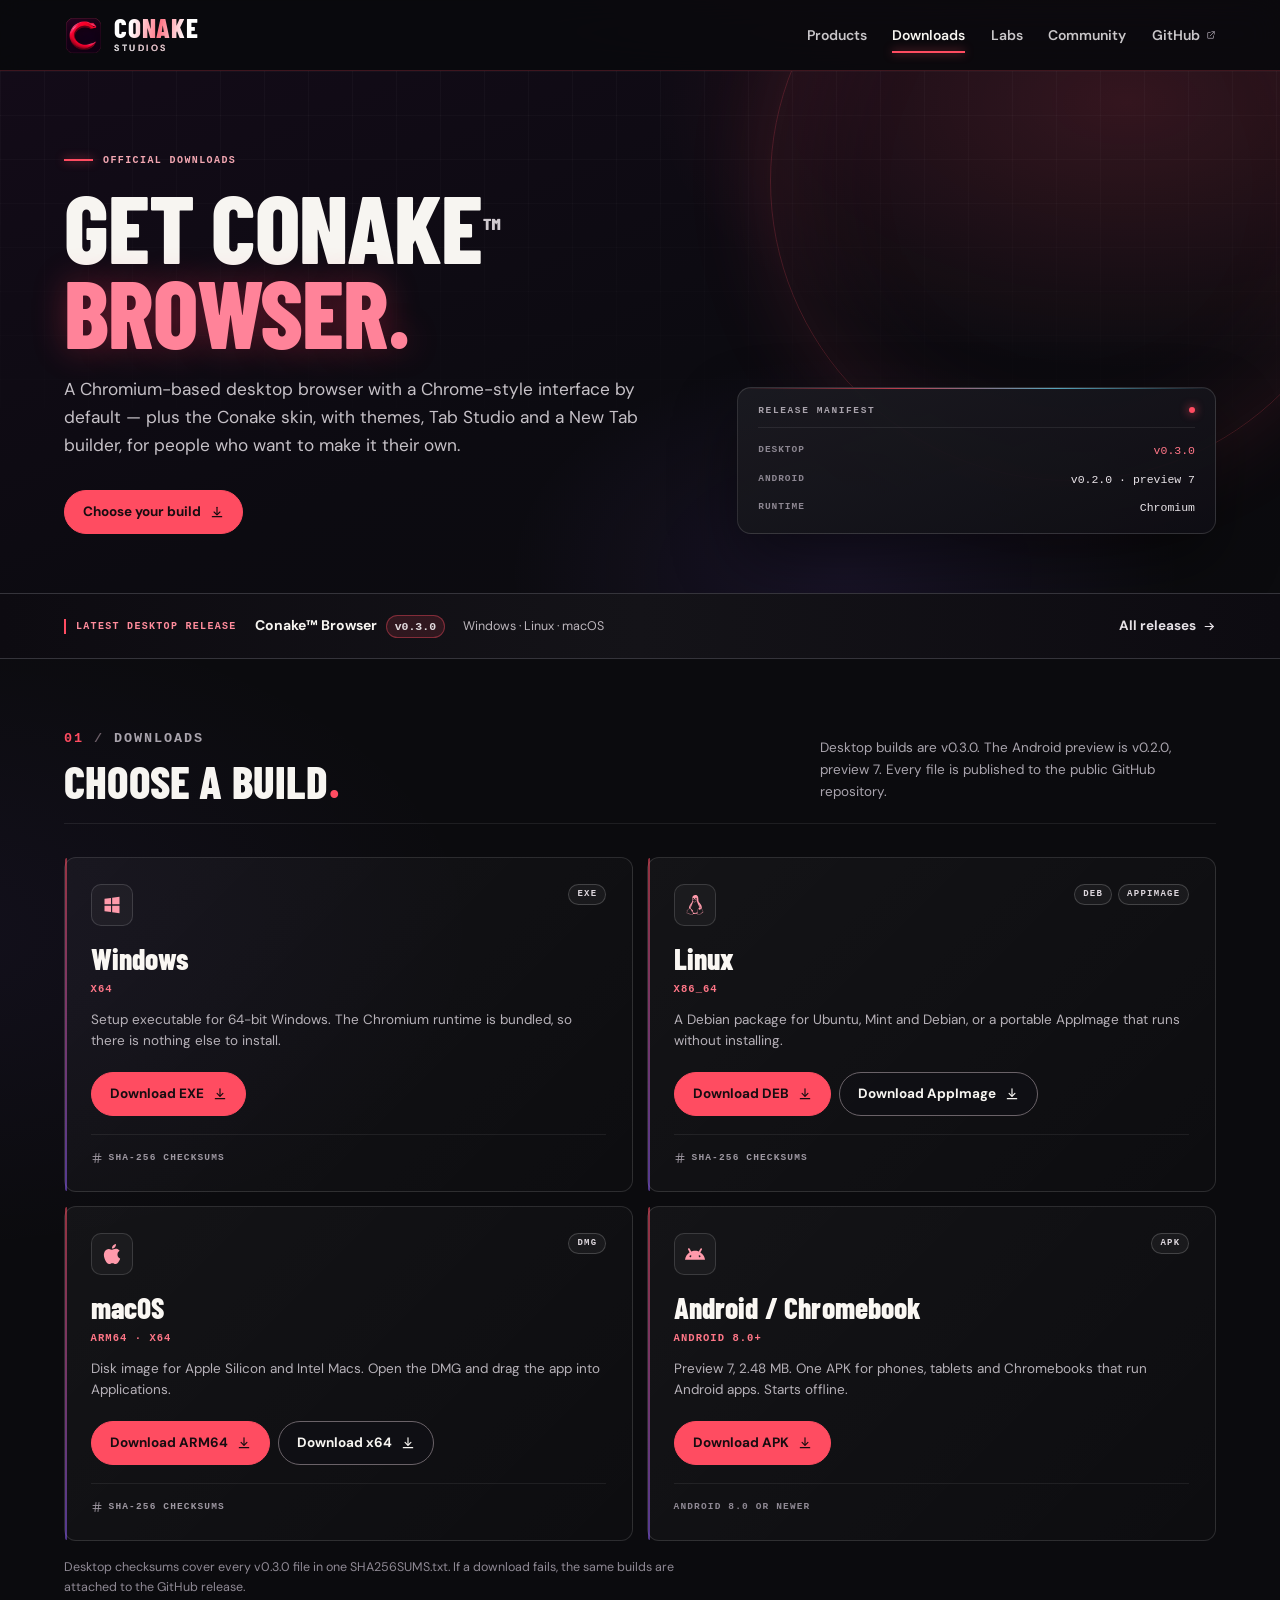
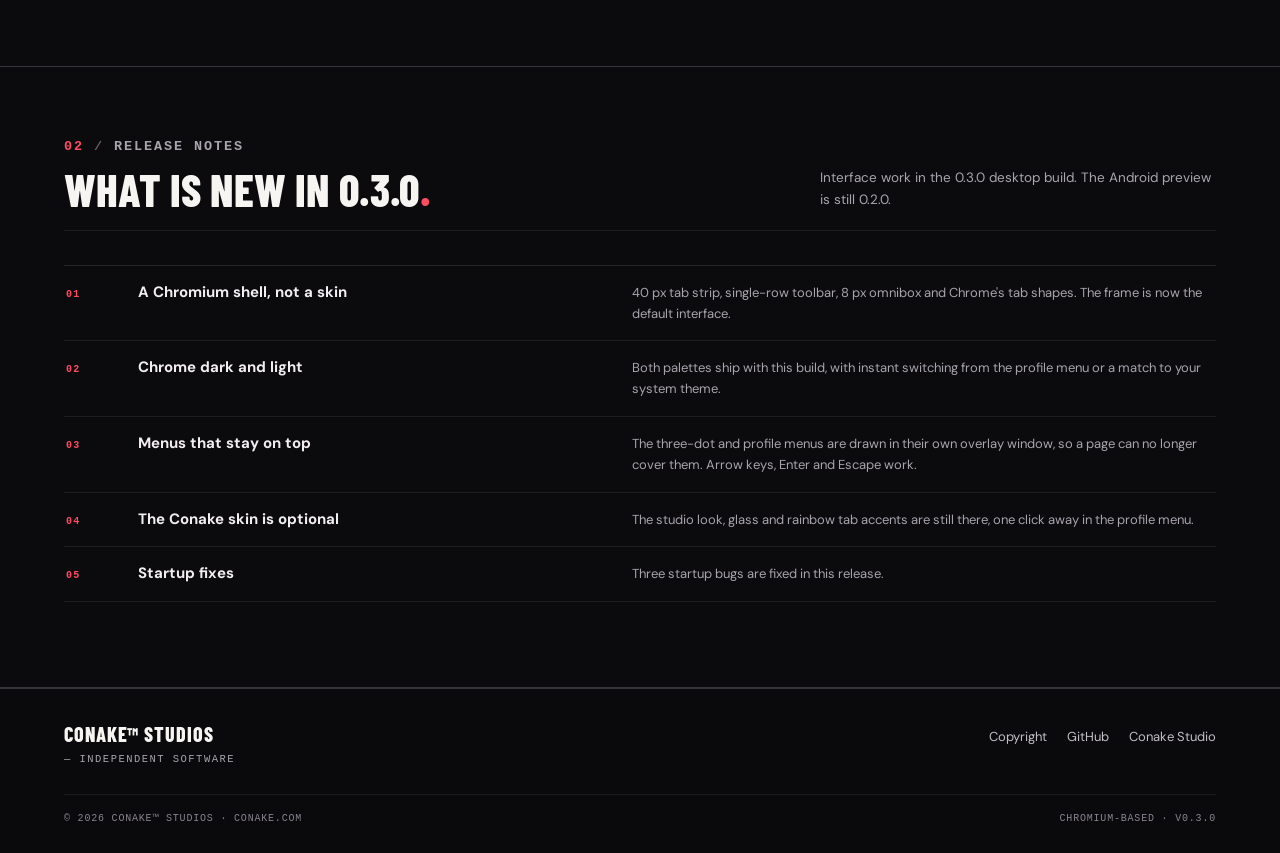
==== commit 5be2d263: "Remove public source-build instructions from downloads page" ====
--- a/downloads.html
+++ b/downloads.html
@@ -6,18 +6,18 @@
 <meta name="color-scheme" content="dark">
 <meta name="theme-color" content="#130b18">
 <title>Download Conake™ Browser 0.3.0 — Conake™ Studios</title>
-<meta name="description" content="Conake™ Browser 0.3.0 for Windows x64, Linux x86_64 (DEB or AppImage), macOS Apple Silicon and Intel, plus the Android and Chromebook APK. Or build it from source.">
+<meta name="description" content="Conake™ Browser 0.3.0 for Windows x64, Linux x86_64 (DEB or AppImage), macOS Apple Silicon and Intel, plus the Android and Chromebook APK.">
 <link rel="canonical" href="https://conake.com/downloads">
 <meta property="og:type" content="website">
 <meta property="og:site_name" content="Conake™ Studios">
 <meta property="og:url" content="https://conake.com/downloads">
 <meta property="og:title" content="Download Conake™ Browser 0.3.0">
-<meta property="og:description" content="Windows, Linux, macOS and Android builds of Conake™ Browser. Or compile it yourself from source.">
+<meta property="og:description" content="Windows, Linux, macOS and Android builds of Conake™ Browser.">
 <meta property="og:image" content="https://conake.com/assets/eclipse-2c317f937389.webp">
 <meta property="og:image:alt" content="Crimson eclipse artwork from Conake™ Studios">
 <meta name="twitter:card" content="summary_large_image">
 <meta name="twitter:title" content="Download Conake™ Browser 0.3.0">
-<meta name="twitter:description" content="Windows, Linux, macOS and Android builds of Conake™ Browser. Or compile it yourself from source.">
+<meta name="twitter:description" content="Windows, Linux, macOS and Android builds of Conake™ Browser.">
 <meta name="twitter:image" content="https://conake.com/assets/eclipse-2c317f937389.webp">
 <link rel="icon" href="https://conake.com/favicon.png" type="image/png">
 <style>
@@ -693,9 +693,6 @@
             <a class="btn primary" href="#downloads">Choose your build
               <svg viewBox="0 0 24 24" fill="none" stroke="currentColor" stroke-width="2" stroke-linecap="round" stroke-linejoin="round" aria-hidden="true"><path d="M12 4v12"/><path d="m7 12 5 5 5-5"/><path d="M4 20h16"/></svg>
             </a>
-            <a class="btn ghost" href="#source">Build it yourself
-              <svg viewBox="0 0 24 24" fill="none" stroke="currentColor" stroke-width="2" stroke-linecap="round" stroke-linejoin="round" aria-hidden="true"><path d="m9 8-4 4 4 4"/><path d="m15 8 4 4-4 4"/></svg>
-            </a>
           </div>
         </div>
 
@@ -708,7 +705,6 @@
             <dt>Desktop</dt><dd><span class="accent">v0.3.0</span></dd>
             <dt>Android</dt><dd>v0.2.0 · preview 7</dd>
             <dt>Runtime</dt><dd>Chromium</dd>
-            <dt>Source</dt><dd>BSD / MIT</dd>
           </dl>
         </aside>
       </div>
@@ -839,86 +835,11 @@
     </div>
   </section>
 
-  <section class="section" id="source" aria-labelledby="source-title">
-    <div class="wrap">
-      <div class="sectionhead">
-        <div>
-          <p class="eyebrow"><span class="num">02</span><span class="slash" aria-hidden="true">/</span>Source</p>
-          <h2 id="source-title">Build it yourself<span class="dot">.</span></h2>
-        </div>
-        <p>Everything needed to compile the browser ships in the application repository: an Arch PKGBUILD, a Nix flake and a build CLI. No private toolchain, no signed build server.</p>
-      </div>
-
-      <div class="source-grid">
-        <div class="source-copy">
-          <p>Conake Browser compiles from source on Linux. The repository carries an Arch PKGBUILD, a Nix flake and a build script for other distributions, so nothing about the browser depends on a prebuilt installer.</p>
-          <p><strong>Source access is a private preview.</strong> The application repository is private while 0.3 settles. Ask for access on GitHub and the commands below work as written; opening the repository is a setting, not a code change.</p>
-          <p>It is written for people on Arch, Hyprland and NixOS who would rather own the runtime than trust a binary. You build against your own system libraries and keep the result on your own machine.</p>
-          <p>There are two profiles. The fast profile uses a prebuilt Chromium runtime and finishes in about two minutes. The full profile compiles Chromium and Electron from source: budget around 100 GB of disk and several hours of machine time.</p>
-
-          <dl class="profiles">
-            <div class="profile">
-              <dt>Fast</dt>
-              <dd>Prebuilt Chromium runtime<span>~2 minutes</span></dd>
-            </div>
-            <div class="profile">
-              <dt>Full</dt>
-              <dd>Chromium and Electron from source<span>~100 GB · several hours</span></dd>
-            </div>
-          </dl>
-        </div>
-
-        <div class="code-group" role="group" aria-label="Build commands">
-
-          <figure class="code-card">
-            <figcaption class="code-head">
-              <span class="code-label">Arch Linux</span>
-              <span class="code-shell">bash</span>
-            </figcaption>
-            <pre><code>git clone https://github.com/menacing-aura/ConakeBrowser.git
-cd ConakeBrowser/packaging/arch &amp;&amp; makepkg -si</code></pre>
-          </figure>
-
-          <figure class="code-card">
-            <figcaption class="code-head">
-              <span class="code-label">NixOS / Nix</span>
-              <span class="code-shell">bash</span>
-            </figcaption>
-            <pre><code>nix build github:menacing-aura/ConakeBrowser#default</code></pre>
-          </figure>
-
-          <figure class="code-card">
-            <figcaption class="code-head">
-              <span class="code-label">Any distribution</span>
-              <span class="code-shell">bash</span>
-            </figcaption>
-            <pre><code>node scripts/conake-build.mjs deps &amp;&amp; node scripts/conake-build.mjs package --profile=fast</code></pre>
-          </figure>
-
-          <figure class="code-card">
-            <figcaption class="code-head">
-              <span class="code-label">Full build</span>
-              <span class="code-shell">bash</span>
-            </figcaption>
-            <pre><code>node scripts/conake-build.mjs full --electron-from-source</code></pre>
-          </figure>
-
-          <p class="code-note">The build scripts run on Node.js 22 or newer. The full profile also needs depot_tools, a complete Chromium toolchain and the disk space listed above. The Wayland desktop entry in <code>packaging/wayland</code> adds the flags Hyprland and sway need.</p>
-        </div>
-      </div>
-
-      <aside class="callout" aria-labelledby="possible-title">
-        <p class="callout-kicker" id="possible-title">Why it is possible</p>
-        <p><strong>Chromium and Electron are BSD/MIT licensed and fully buildable from source.</strong> The limits are build time, disk and RAM rather than licensing.</p>
-      </aside>
-    </div>
-  </section>
-
   <section class="section" id="whats-new" aria-labelledby="new-title">
     <div class="wrap">
       <div class="sectionhead">
         <div>
-          <p class="eyebrow"><span class="num">03</span><span class="slash" aria-hidden="true">/</span>Release notes</p>
+          <p class="eyebrow"><span class="num">02</span><span class="slash" aria-hidden="true">/</span>Release notes</p>
           <h2 id="new-title">What is new in 0.3.0<span class="dot">.</span></h2>
         </div>
         <p>Interface work in the 0.3.0 desktop build. The Android preview is still 0.2.0.</p>
@@ -947,8 +868,8 @@
         </li>
         <li>
           <span class="note-num" aria-hidden="true">05</span>
-          <h3>Boot fixes and source tooling</h3>
-          <p>Three startup bugs are fixed, and the repository now carries the Arch, Nix and Wayland build path described above.</p>
+          <h3>Startup fixes</h3>
+          <p>Three startup bugs are fixed in this release.</p>
         </li>
       </ol>
     </div>
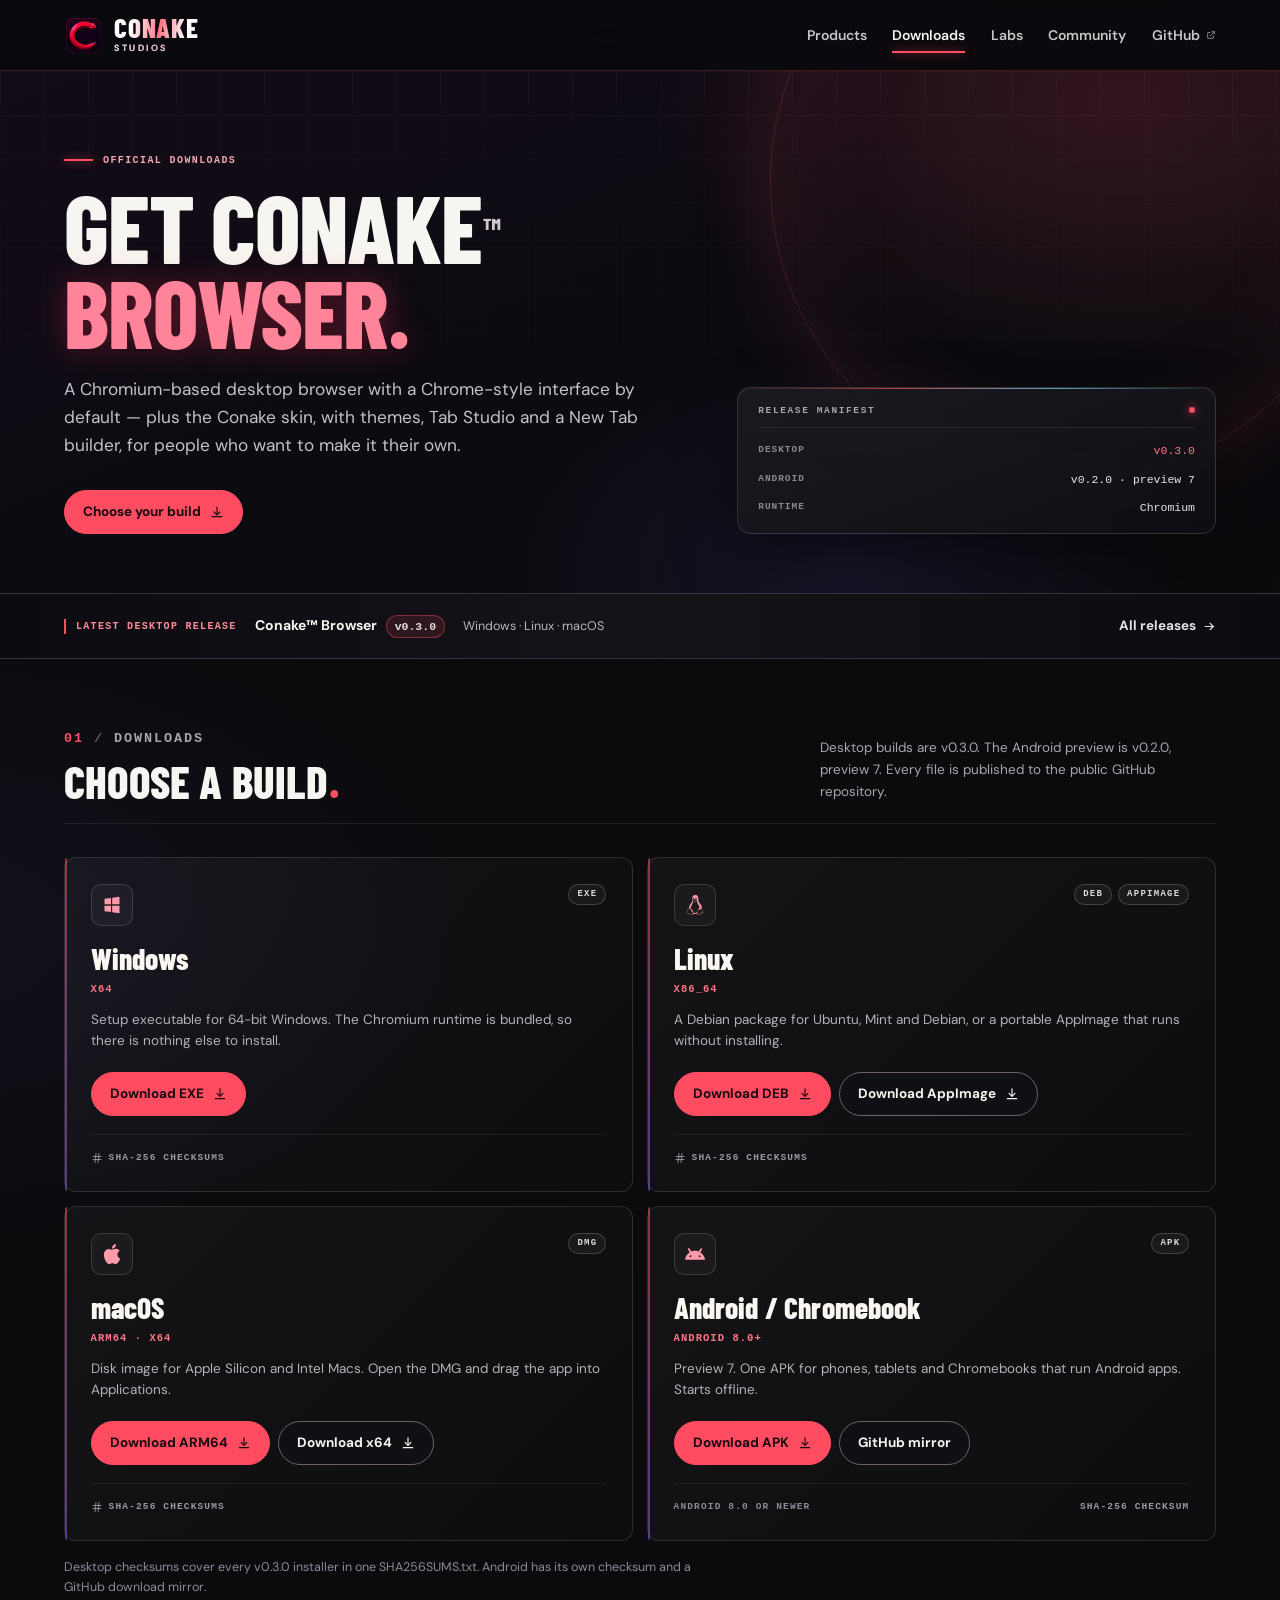
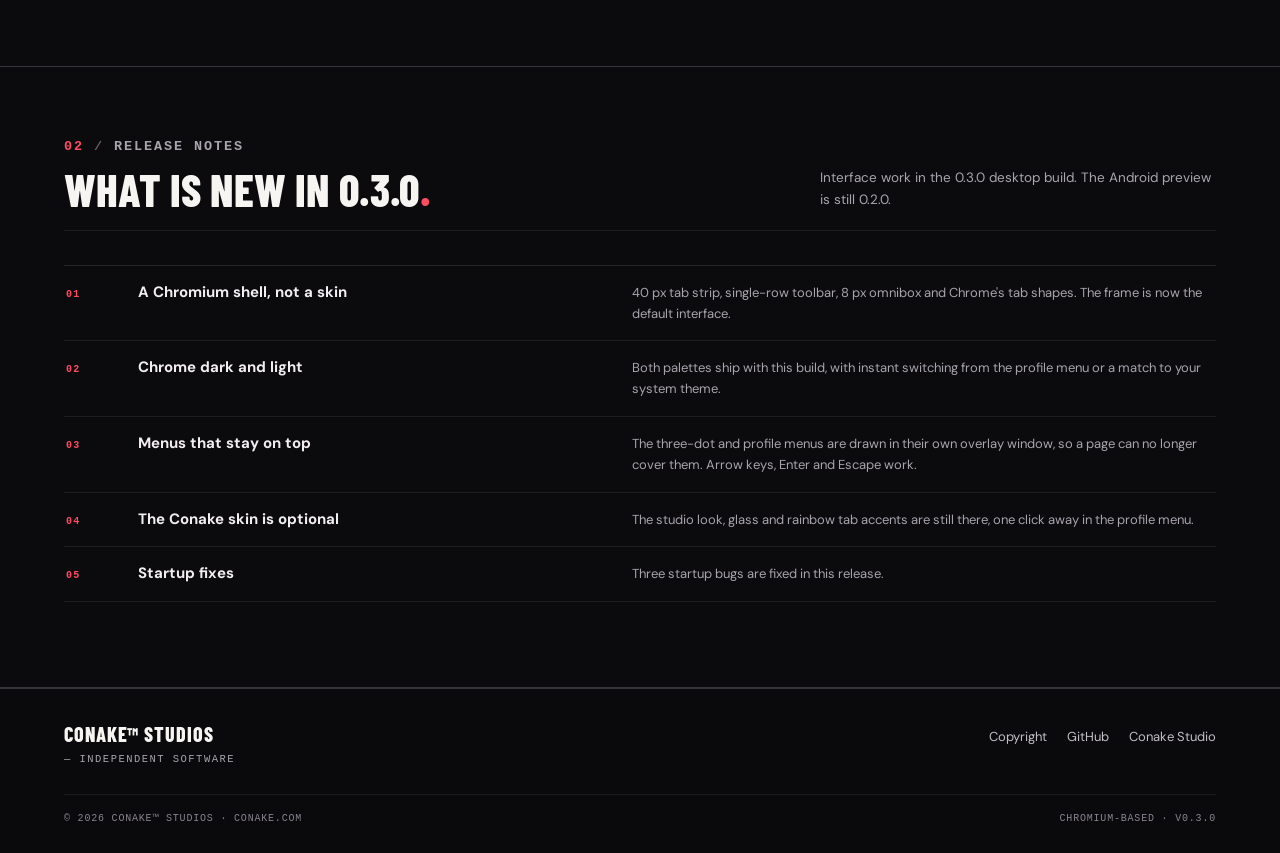
==== commit 1e7ee9ad: "Add verified GitHub APK mirror and Android checksum link" ====
--- a/downloads.html
+++ b/downloads.html
@@ -818,20 +818,22 @@
           </div>
           <h3 id="android-title">Android / Chromebook</h3>
           <p class="dl-arch">Android 8.0+</p>
-          <p class="dl-desc">Preview 7, 2.48 MB. One APK for phones, tablets and Chromebooks that run Android apps. Starts offline.</p>
+          <p class="dl-desc">Preview 7. One APK for phones, tablets and Chromebooks that run Android apps. Starts offline.</p>
           <div class="dl-actions">
             <a class="btn primary" href="https://conake.com/downloads/android/v0.2.0-android.7/ConakeBrowser-Android-0.2.0.apk" aria-label="Download Conake Browser 0.2.0 Android preview 7 APK">Download APK
               <svg viewBox="0 0 24 24" fill="none" stroke="currentColor" stroke-width="2" stroke-linecap="round" stroke-linejoin="round" aria-hidden="true"><path d="M12 3v12"/><path d="m7 11 5 5 5-5"/><path d="M4 20h16"/></svg>
             </a>
+            <a class="btn ghost" href="https://github.com/menacing-aura/Conake-Browser/releases/download/v0.2.0-android.7/ConakeBrowser-Android-0.2.0.apk" aria-label="Download Android preview 7 APK from GitHub">GitHub mirror</a>
           </div>
           <div class="dl-foot">
             <span class="dl-note">Android 8.0 or newer</span>
+            <a class="dl-sum" href="https://github.com/menacing-aura/Conake-Browser/releases/download/v0.2.0-android.7/SHA256SUMS.txt" aria-label="SHA-256 checksum for Android preview 7">SHA-256 checksum</a>
           </div>
         </article>
 
       </div>
 
-      <p class="grid-note">Desktop checksums cover every v0.3.0 file in one SHA256SUMS.txt. If a download fails, the same builds are attached to the GitHub release.</p>
+      <p class="grid-note">Desktop checksums cover every v0.3.0 installer in one SHA256SUMS.txt. Android has its own checksum and a GitHub download mirror.</p>
     </div>
   </section>
 
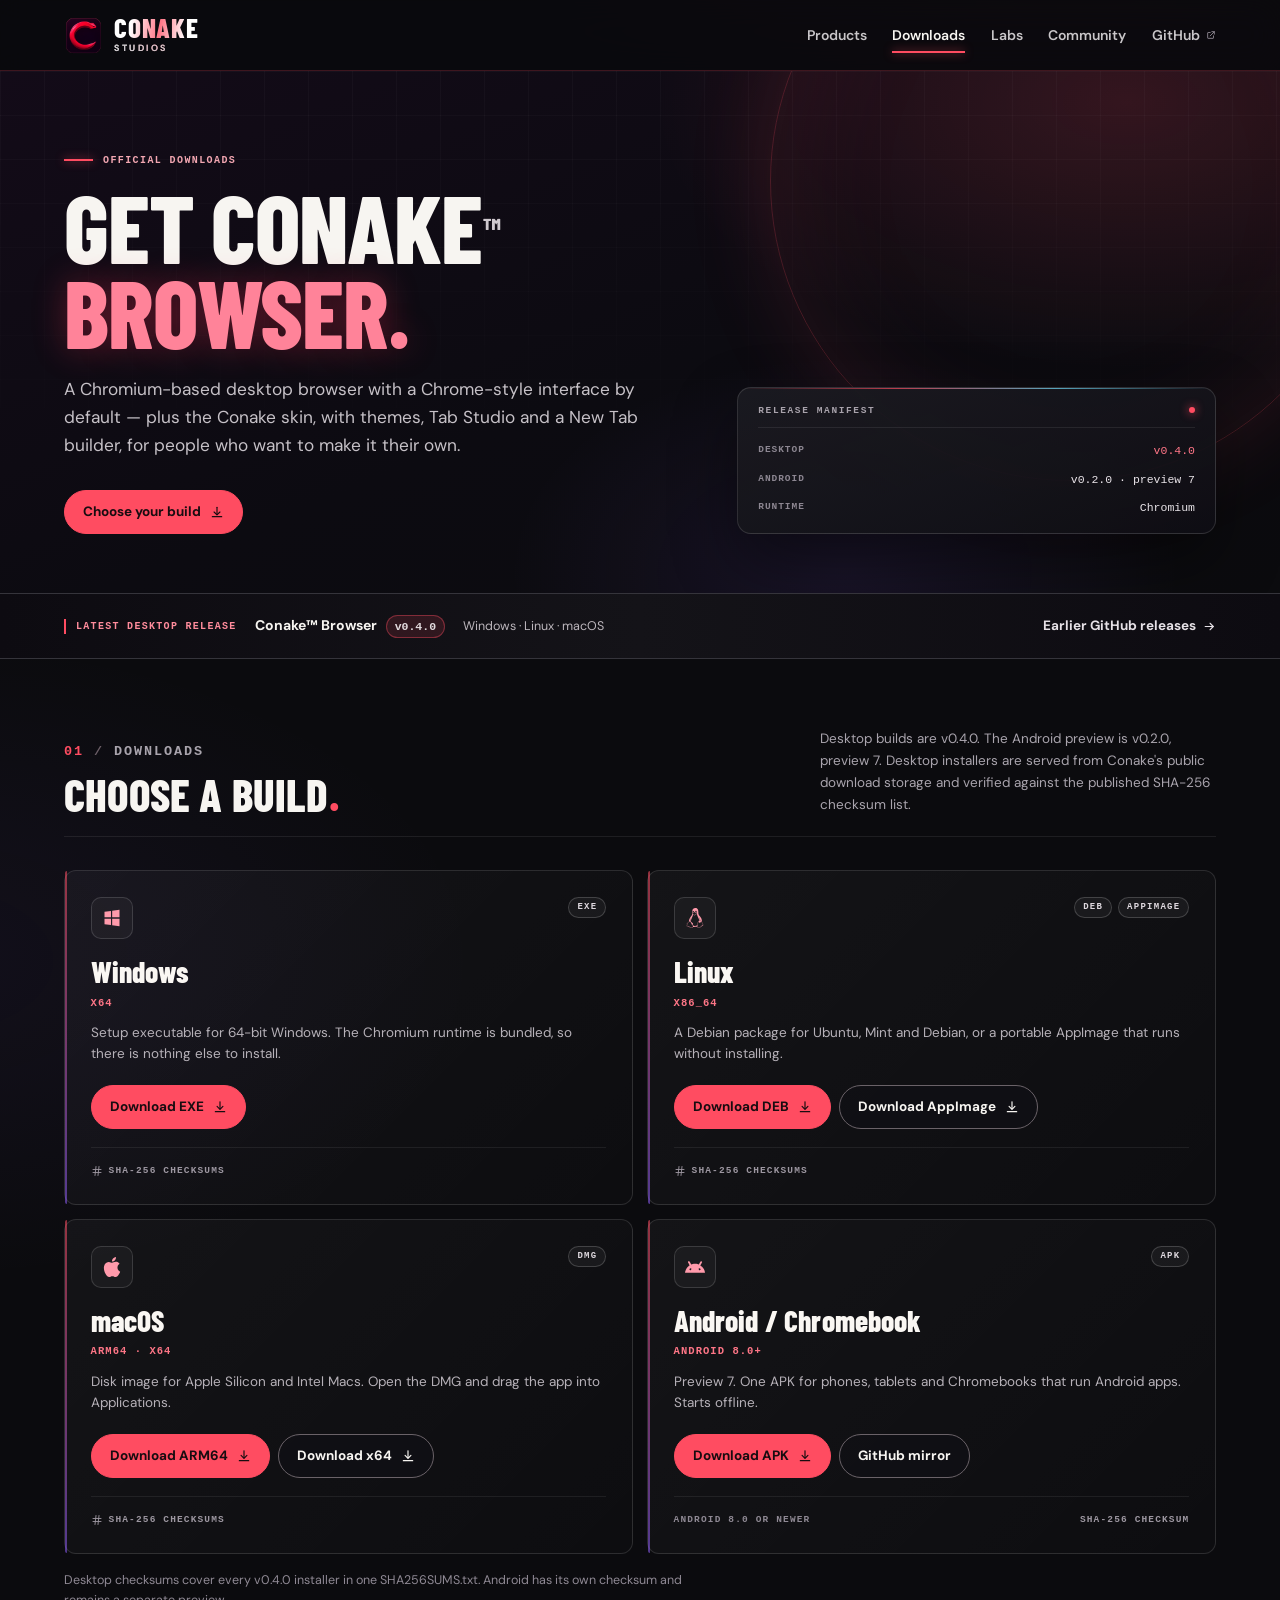
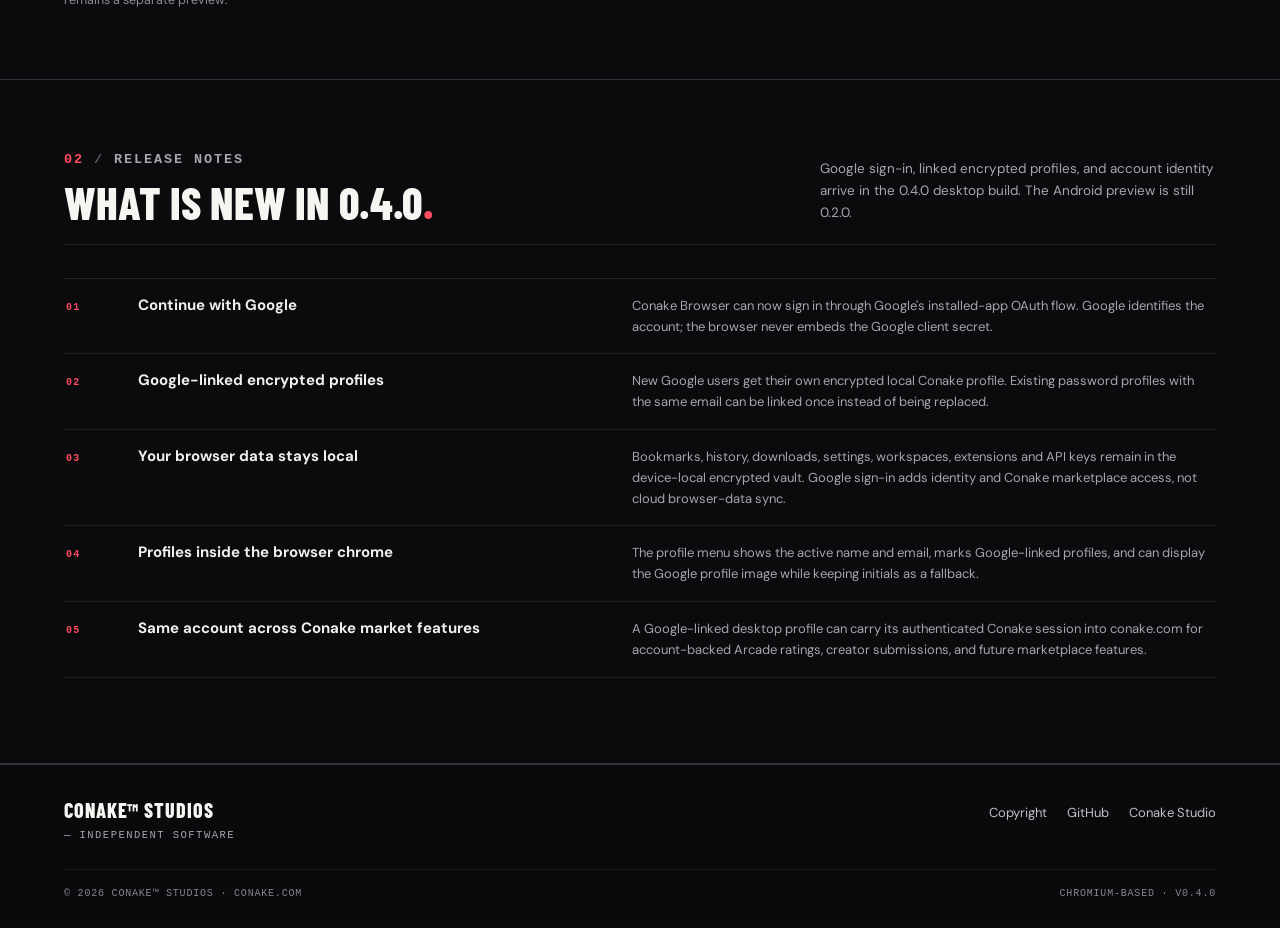
==== commit aaedd9b6: "Publish Conake Browser v0.4.0 downloads" ====
--- a/downloads.html
+++ b/downloads.html
@@ -5,18 +5,18 @@
 <meta name="viewport" content="width=device-width, initial-scale=1">
 <meta name="color-scheme" content="dark">
 <meta name="theme-color" content="#130b18">
-<title>Download Conake™ Browser 0.3.0 — Conake™ Studios</title>
-<meta name="description" content="Conake™ Browser 0.3.0 for Windows x64, Linux x86_64 (DEB or AppImage), macOS Apple Silicon and Intel, plus the Android and Chromebook APK.">
+<title>Download Conake™ Browser 0.4.0 — Conake™ Studios</title>
+<meta name="description" content="Conake™ Browser 0.4.0 for Windows x64, Linux x86_64 (DEB or AppImage), macOS Apple Silicon and Intel, plus the Android and Chromebook APK.">
 <link rel="canonical" href="https://conake.com/downloads">
 <meta property="og:type" content="website">
 <meta property="og:site_name" content="Conake™ Studios">
 <meta property="og:url" content="https://conake.com/downloads">
-<meta property="og:title" content="Download Conake™ Browser 0.3.0">
+<meta property="og:title" content="Download Conake™ Browser 0.4.0">
 <meta property="og:description" content="Windows, Linux, macOS and Android builds of Conake™ Browser.">
 <meta property="og:image" content="https://conake.com/assets/eclipse-2c317f937389.webp">
 <meta property="og:image:alt" content="Crimson eclipse artwork from Conake™ Studios">
 <meta name="twitter:card" content="summary_large_image">
-<meta name="twitter:title" content="Download Conake™ Browser 0.3.0">
+<meta name="twitter:title" content="Download Conake™ Browser 0.4.0">
 <meta name="twitter:description" content="Windows, Linux, macOS and Android builds of Conake™ Browser.">
 <meta name="twitter:image" content="https://conake.com/assets/eclipse-2c317f937389.webp">
 <link rel="icon" href="https://conake.com/favicon.png" type="image/png">
@@ -702,7 +702,7 @@
             <span class="manifest-dot" aria-hidden="true"></span>
           </div>
           <dl>
-            <dt>Desktop</dt><dd><span class="accent">v0.3.0</span></dd>
+            <dt>Desktop</dt><dd><span class="accent">v0.4.0</span></dd>
             <dt>Android</dt><dd>v0.2.0 · preview 7</dd>
             <dt>Runtime</dt><dd>Chromium</dd>
           </dl>
@@ -714,9 +714,9 @@
   <div class="release-strip">
     <div class="wrap release-row">
       <span class="release-tag">Latest desktop release</span>
-      <strong>Conake™ Browser <span class="ver">v0.3.0</span></strong>
+      <strong>Conake™ Browser <span class="ver">v0.4.0</span></strong>
       <span class="platform-list">Windows · Linux · macOS</span>
-      <a class="text-link" href="https://github.com/menacing-aura/Conake-Browser/releases">All releases
+      <a class="text-link" href="https://github.com/menacing-aura/Conake-Browser/releases">Earlier GitHub releases
         <svg viewBox="0 0 24 24" fill="none" stroke="currentColor" stroke-width="2" stroke-linecap="round" stroke-linejoin="round" aria-hidden="true"><path d="M4 12h15"/><path d="m13 6 6 6-6 6"/></svg>
       </a>
     </div>
@@ -729,7 +729,7 @@
           <p class="eyebrow"><span class="num">01</span><span class="slash" aria-hidden="true">/</span>Downloads</p>
           <h2 id="downloads-title">Choose a build<span class="dot">.</span></h2>
         </div>
-        <p>Desktop builds are v0.3.0. The Android preview is v0.2.0, preview 7. Every file is published to the public GitHub repository.</p>
+        <p>Desktop builds are v0.4.0. The Android preview is v0.2.0, preview 7. Desktop installers are served from Conake's public download storage and verified against the published SHA-256 checksum list.</p>
       </div>
 
       <div class="dl-grid">
@@ -745,12 +745,12 @@
           <p class="dl-arch">x64</p>
           <p class="dl-desc">Setup executable for 64-bit Windows. The Chromium runtime is bundled, so there is nothing else to install.</p>
           <div class="dl-actions">
-            <a class="btn primary" href="https://github.com/menacing-aura/Conake-Browser/releases/download/v0.3.0/ConakeBrowser-0.3.0-win-x64.exe" aria-label="Download Conake Browser 0.3.0 for Windows x64, EXE installer">Download EXE
+            <a class="btn primary" href="https://conake.com/downloads/desktop/v0.4.0/ConakeBrowser-0.4.0-win-x64.exe" aria-label="Download Conake Browser 0.4.0 for Windows x64, EXE installer">Download EXE
               <svg viewBox="0 0 24 24" fill="none" stroke="currentColor" stroke-width="2" stroke-linecap="round" stroke-linejoin="round" aria-hidden="true"><path d="M12 3v12"/><path d="m7 11 5 5 5-5"/><path d="M4 20h16"/></svg>
             </a>
           </div>
           <div class="dl-foot">
-            <a class="dl-sum" href="https://github.com/menacing-aura/Conake-Browser/releases/download/v0.3.0/SHA256SUMS.txt" aria-label="SHA-256 checksums for Conake Browser 0.3.0, Windows x64">
+            <a class="dl-sum" href="https://conake.com/downloads/desktop/v0.4.0/SHA256SUMS.txt" aria-label="SHA-256 checksums for Conake Browser 0.4.0, Windows x64">
               <svg viewBox="0 0 24 24" fill="none" stroke="currentColor" stroke-width="1.8" stroke-linecap="round" aria-hidden="true"><path d="M4 9h16"/><path d="M4 15h16"/><path d="M10 3 8 21"/><path d="m16 3-2 18"/></svg>
               SHA-256 checksums
             </a>
@@ -768,15 +768,15 @@
           <p class="dl-arch">x86_64</p>
           <p class="dl-desc">A Debian package for Ubuntu, Mint and Debian, or a portable AppImage that runs without installing.</p>
           <div class="dl-actions">
-            <a class="btn primary" href="https://github.com/menacing-aura/Conake-Browser/releases/download/v0.3.0/conake-browser_0.3.0_amd64.deb" aria-label="Download Conake Browser 0.3.0 for Linux x86_64, DEB package">Download DEB
+            <a class="btn primary" href="https://conake.com/downloads/desktop/v0.4.0/conake-browser_0.4.0_amd64.deb" aria-label="Download Conake Browser 0.4.0 for Linux x86_64, DEB package">Download DEB
               <svg viewBox="0 0 24 24" fill="none" stroke="currentColor" stroke-width="2" stroke-linecap="round" stroke-linejoin="round" aria-hidden="true"><path d="M12 3v12"/><path d="m7 11 5 5 5-5"/><path d="M4 20h16"/></svg>
             </a>
-            <a class="btn ghost" href="https://github.com/menacing-aura/Conake-Browser/releases/download/v0.3.0/ConakeBrowser-0.3.0-linux-x86_64.AppImage" aria-label="Download Conake Browser 0.3.0 for Linux x86_64, portable AppImage">Download AppImage
+            <a class="btn ghost" href="https://conake.com/downloads/desktop/v0.4.0/ConakeBrowser-0.4.0-linux-x86_64.AppImage" aria-label="Download Conake Browser 0.4.0 for Linux x86_64, portable AppImage">Download AppImage
               <svg viewBox="0 0 24 24" fill="none" stroke="currentColor" stroke-width="2" stroke-linecap="round" stroke-linejoin="round" aria-hidden="true"><path d="M12 3v12"/><path d="m7 11 5 5 5-5"/><path d="M4 20h16"/></svg>
             </a>
           </div>
           <div class="dl-foot">
-            <a class="dl-sum" href="https://github.com/menacing-aura/Conake-Browser/releases/download/v0.3.0/SHA256SUMS.txt" aria-label="SHA-256 checksums for Conake Browser 0.3.0, Linux x86_64">
+            <a class="dl-sum" href="https://conake.com/downloads/desktop/v0.4.0/SHA256SUMS.txt" aria-label="SHA-256 checksums for Conake Browser 0.4.0, Linux x86_64">
               <svg viewBox="0 0 24 24" fill="none" stroke="currentColor" stroke-width="1.8" stroke-linecap="round" aria-hidden="true"><path d="M4 9h16"/><path d="M4 15h16"/><path d="M10 3 8 21"/><path d="m16 3-2 18"/></svg>
               SHA-256 checksums
             </a>
@@ -794,15 +794,15 @@
           <p class="dl-arch">arm64 · x64</p>
           <p class="dl-desc">Disk image for Apple Silicon and Intel Macs. Open the DMG and drag the app into Applications.</p>
           <div class="dl-actions">
-            <a class="btn primary" href="https://github.com/menacing-aura/Conake-Browser/releases/download/v0.3.0/ConakeBrowser-0.3.0-mac-arm64.dmg" aria-label="Download Conake Browser 0.3.0 for macOS Apple Silicon, ARM64 DMG">Download ARM64
+            <a class="btn primary" href="https://conake.com/downloads/desktop/v0.4.0/ConakeBrowser-0.4.0-mac-arm64.dmg" aria-label="Download Conake Browser 0.4.0 for macOS Apple Silicon, ARM64 DMG">Download ARM64
               <svg viewBox="0 0 24 24" fill="none" stroke="currentColor" stroke-width="2" stroke-linecap="round" stroke-linejoin="round" aria-hidden="true"><path d="M12 3v12"/><path d="m7 11 5 5 5-5"/><path d="M4 20h16"/></svg>
             </a>
-            <a class="btn ghost" href="https://github.com/menacing-aura/Conake-Browser/releases/download/v0.3.0/ConakeBrowser-0.3.0-mac-x64.dmg" aria-label="Download Conake Browser 0.3.0 for Intel Macs, x64 DMG">Download x64
+            <a class="btn ghost" href="https://conake.com/downloads/desktop/v0.4.0/ConakeBrowser-0.4.0-mac-x64.dmg" aria-label="Download Conake Browser 0.4.0 for Intel Macs, x64 DMG">Download x64
               <svg viewBox="0 0 24 24" fill="none" stroke="currentColor" stroke-width="2" stroke-linecap="round" stroke-linejoin="round" aria-hidden="true"><path d="M12 3v12"/><path d="m7 11 5 5 5-5"/><path d="M4 20h16"/></svg>
             </a>
           </div>
           <div class="dl-foot">
-            <a class="dl-sum" href="https://github.com/menacing-aura/Conake-Browser/releases/download/v0.3.0/SHA256SUMS.txt" aria-label="SHA-256 checksums for Conake Browser 0.3.0, macOS">
+            <a class="dl-sum" href="https://conake.com/downloads/desktop/v0.4.0/SHA256SUMS.txt" aria-label="SHA-256 checksums for Conake Browser 0.4.0, macOS">
               <svg viewBox="0 0 24 24" fill="none" stroke="currentColor" stroke-width="1.8" stroke-linecap="round" aria-hidden="true"><path d="M4 9h16"/><path d="M4 15h16"/><path d="M10 3 8 21"/><path d="m16 3-2 18"/></svg>
               SHA-256 checksums
             </a>
@@ -833,7 +833,7 @@
 
       </div>
 
-      <p class="grid-note">Desktop checksums cover every v0.3.0 installer in one SHA256SUMS.txt. Android has its own checksum and a GitHub download mirror.</p>
+      <p class="grid-note">Desktop checksums cover every v0.4.0 installer in one SHA256SUMS.txt. Android has its own checksum and remains a separate preview.</p>
     </div>
   </section>
 
@@ -842,36 +842,36 @@
       <div class="sectionhead">
         <div>
           <p class="eyebrow"><span class="num">02</span><span class="slash" aria-hidden="true">/</span>Release notes</p>
-          <h2 id="new-title">What is new in 0.3.0<span class="dot">.</span></h2>
+          <h2 id="new-title">What is new in 0.4.0<span class="dot">.</span></h2>
         </div>
-        <p>Interface work in the 0.3.0 desktop build. The Android preview is still 0.2.0.</p>
+        <p>Google sign-in, linked encrypted profiles, and account identity arrive in the 0.4.0 desktop build. The Android preview is still 0.2.0.</p>
       </div>
 
       <ol class="notes">
         <li>
           <span class="note-num" aria-hidden="true">01</span>
-          <h3>A Chromium shell, not a skin</h3>
-          <p>40 px tab strip, single-row toolbar, 8 px omnibox and Chrome's tab shapes. The frame is now the default interface.</p>
+          <h3>Continue with Google</h3>
+          <p>Conake Browser can now sign in through Google's installed-app OAuth flow. Google identifies the account; the browser never embeds the Google client secret.</p>
         </li>
         <li>
           <span class="note-num" aria-hidden="true">02</span>
-          <h3>Chrome dark and light</h3>
-          <p>Both palettes ship with this build, with instant switching from the profile menu or a match to your system theme.</p>
+          <h3>Google-linked encrypted profiles</h3>
+          <p>New Google users get their own encrypted local Conake profile. Existing password profiles with the same email can be linked once instead of being replaced.</p>
         </li>
         <li>
           <span class="note-num" aria-hidden="true">03</span>
-          <h3>Menus that stay on top</h3>
-          <p>The three-dot and profile menus are drawn in their own overlay window, so a page can no longer cover them. Arrow keys, Enter and Escape work.</p>
+          <h3>Your browser data stays local</h3>
+          <p>Bookmarks, history, downloads, settings, workspaces, extensions and API keys remain in the device-local encrypted vault. Google sign-in adds identity and Conake marketplace access, not cloud browser-data sync.</p>
         </li>
         <li>
           <span class="note-num" aria-hidden="true">04</span>
-          <h3>The Conake skin is optional</h3>
-          <p>The studio look, glass and rainbow tab accents are still there, one click away in the profile menu.</p>
+          <h3>Profiles inside the browser chrome</h3>
+          <p>The profile menu shows the active name and email, marks Google-linked profiles, and can display the Google profile image while keeping initials as a fallback.</p>
         </li>
         <li>
           <span class="note-num" aria-hidden="true">05</span>
-          <h3>Startup fixes</h3>
-          <p>Three startup bugs are fixed in this release.</p>
+          <h3>Same account across Conake market features</h3>
+          <p>A Google-linked desktop profile can carry its authenticated Conake session into conake.com for account-backed Arcade ratings, creator submissions, and future marketplace features.</p>
         </li>
       </ol>
     </div>
@@ -891,7 +891,7 @@
     </div>
     <div class="footbase">
       <span>© 2026 Conake™ Studios · conake.com</span>
-      <span>Chromium-based · v0.3.0</span>
+      <span>Chromium-based · v0.4.0</span>
     </div>
   </div>
 </footer>
